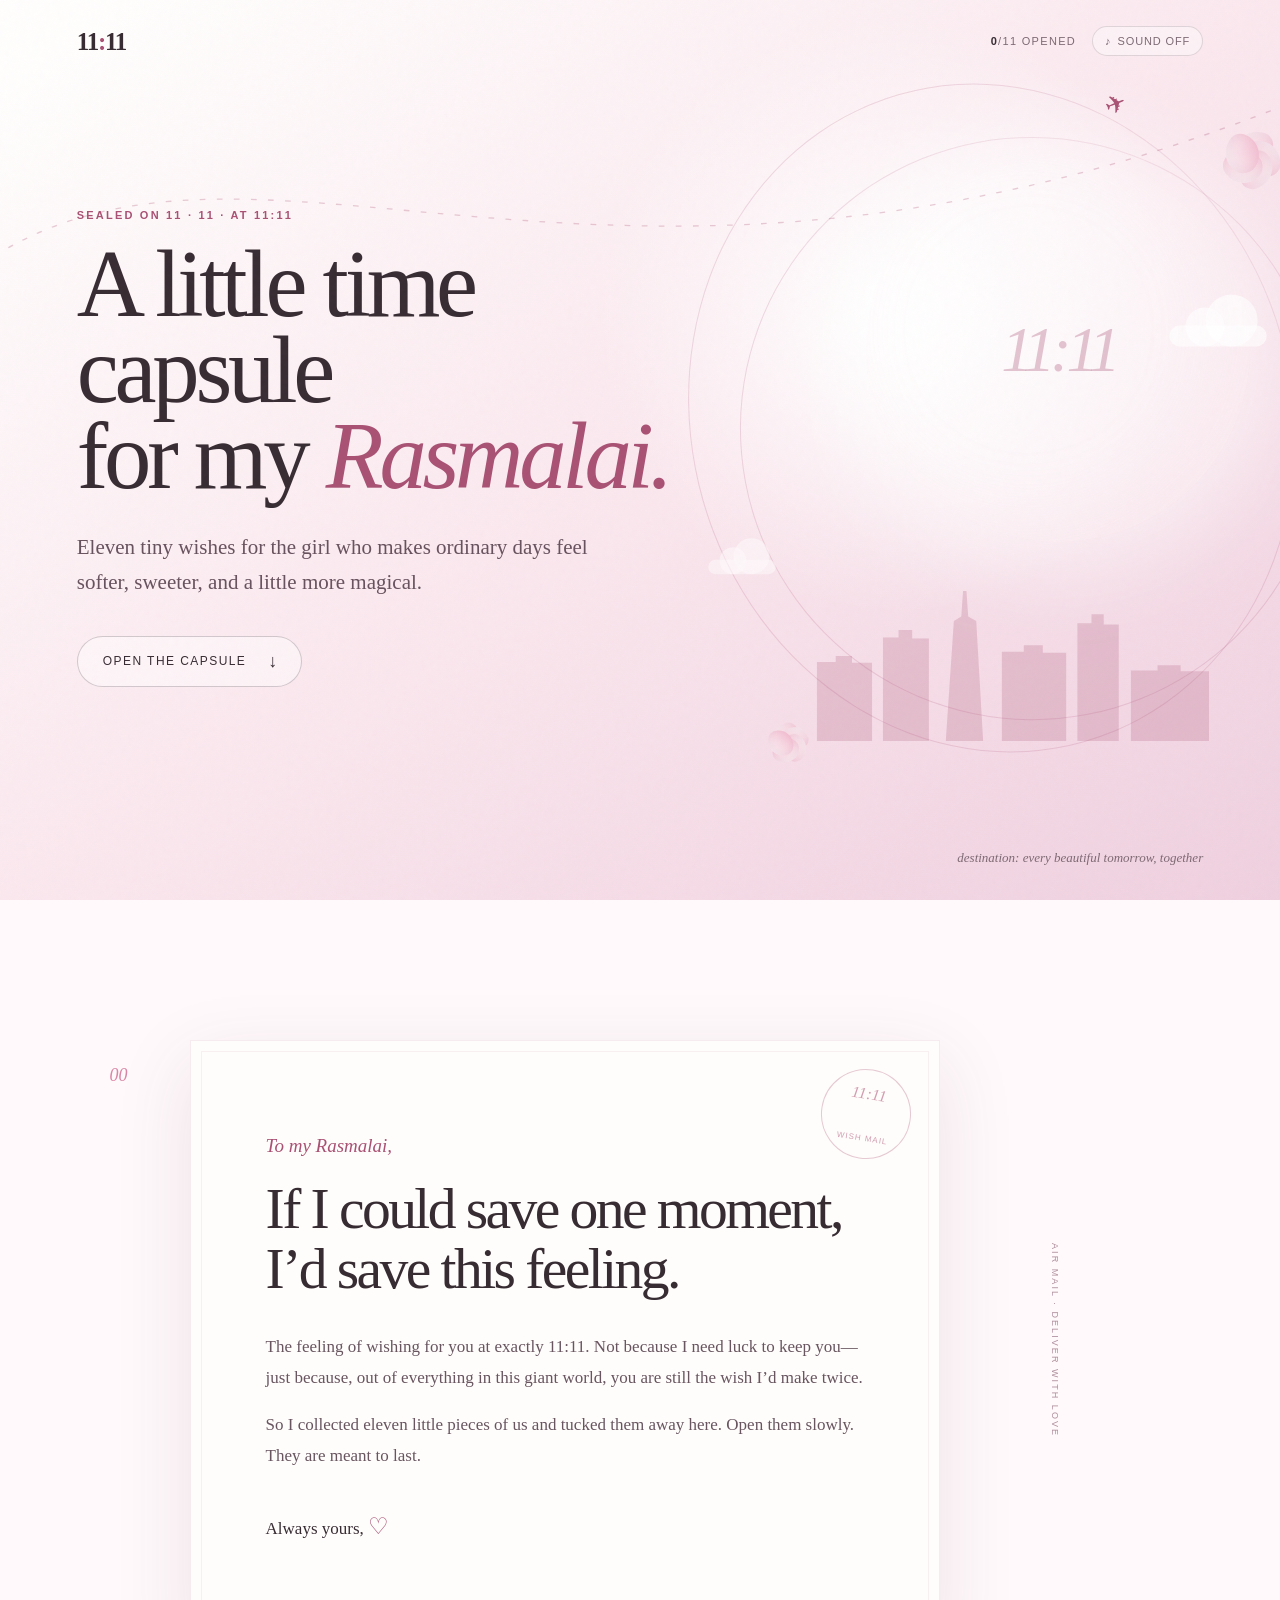
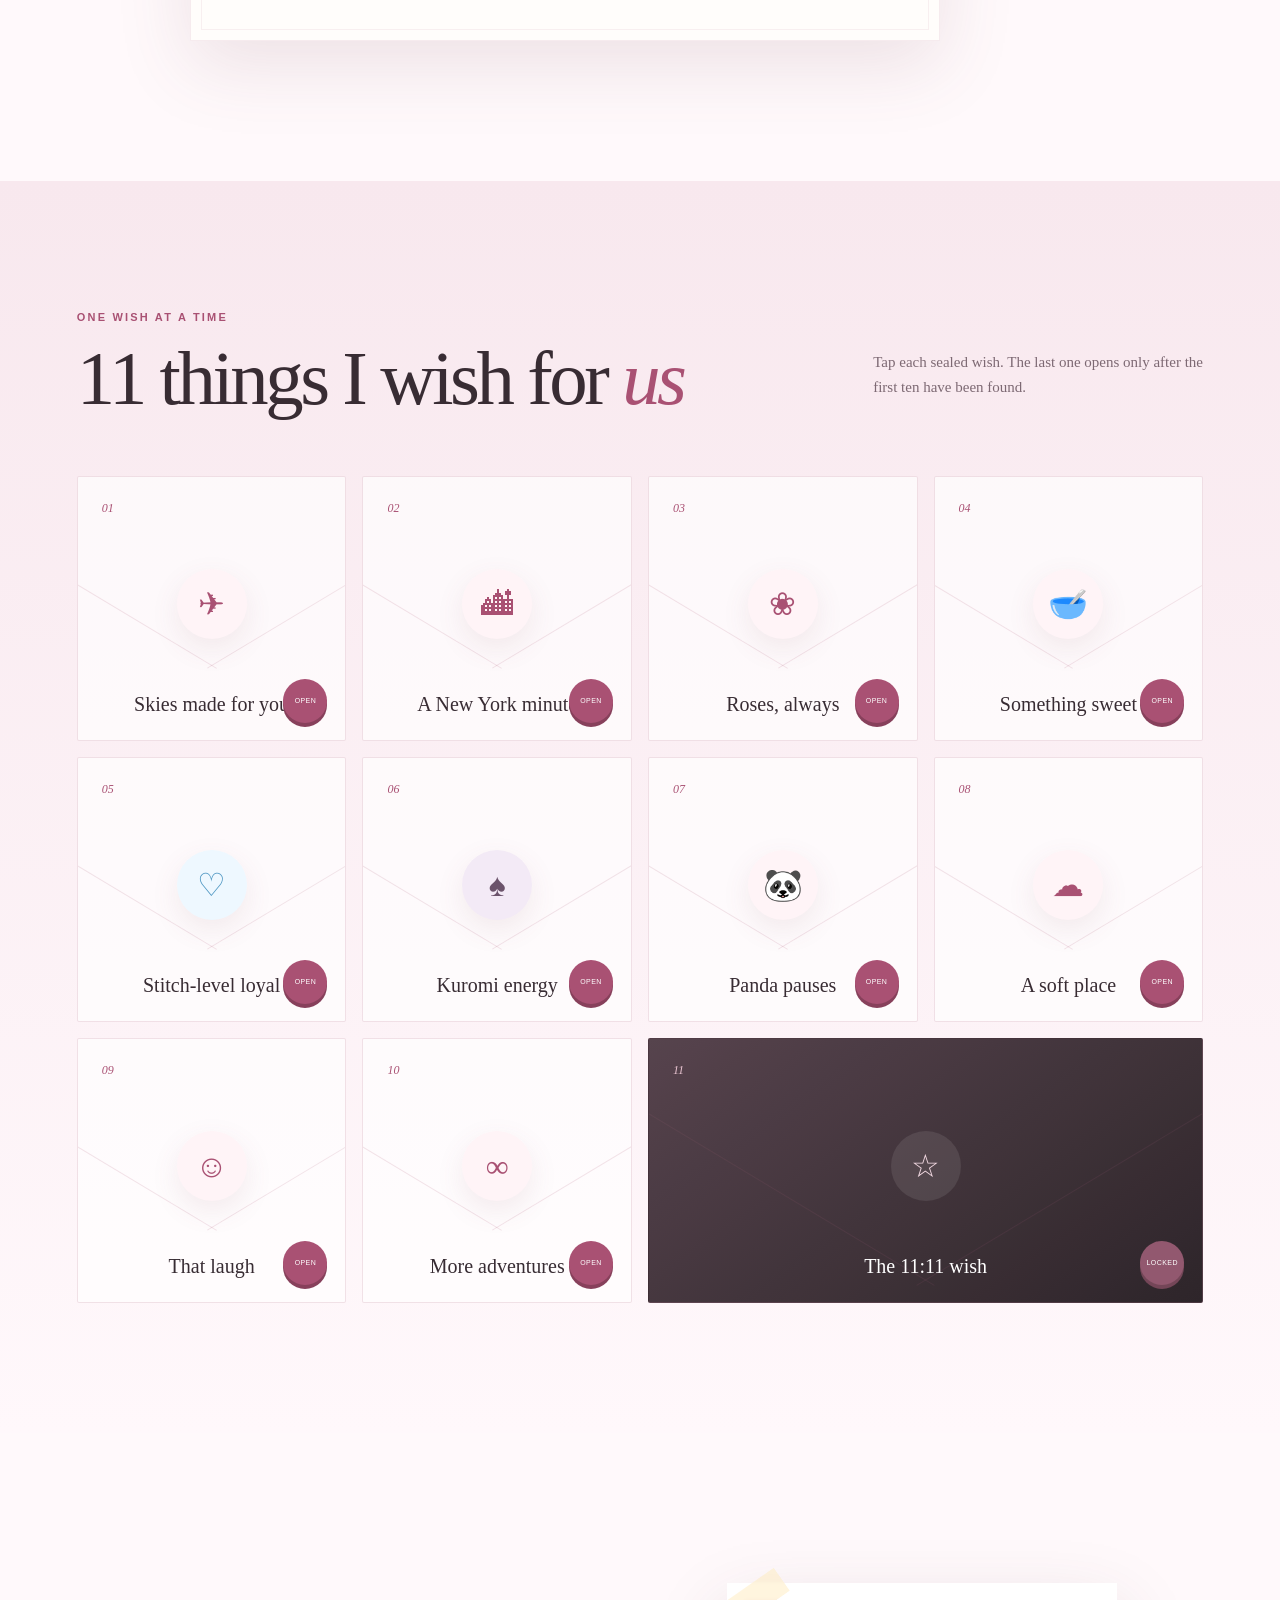
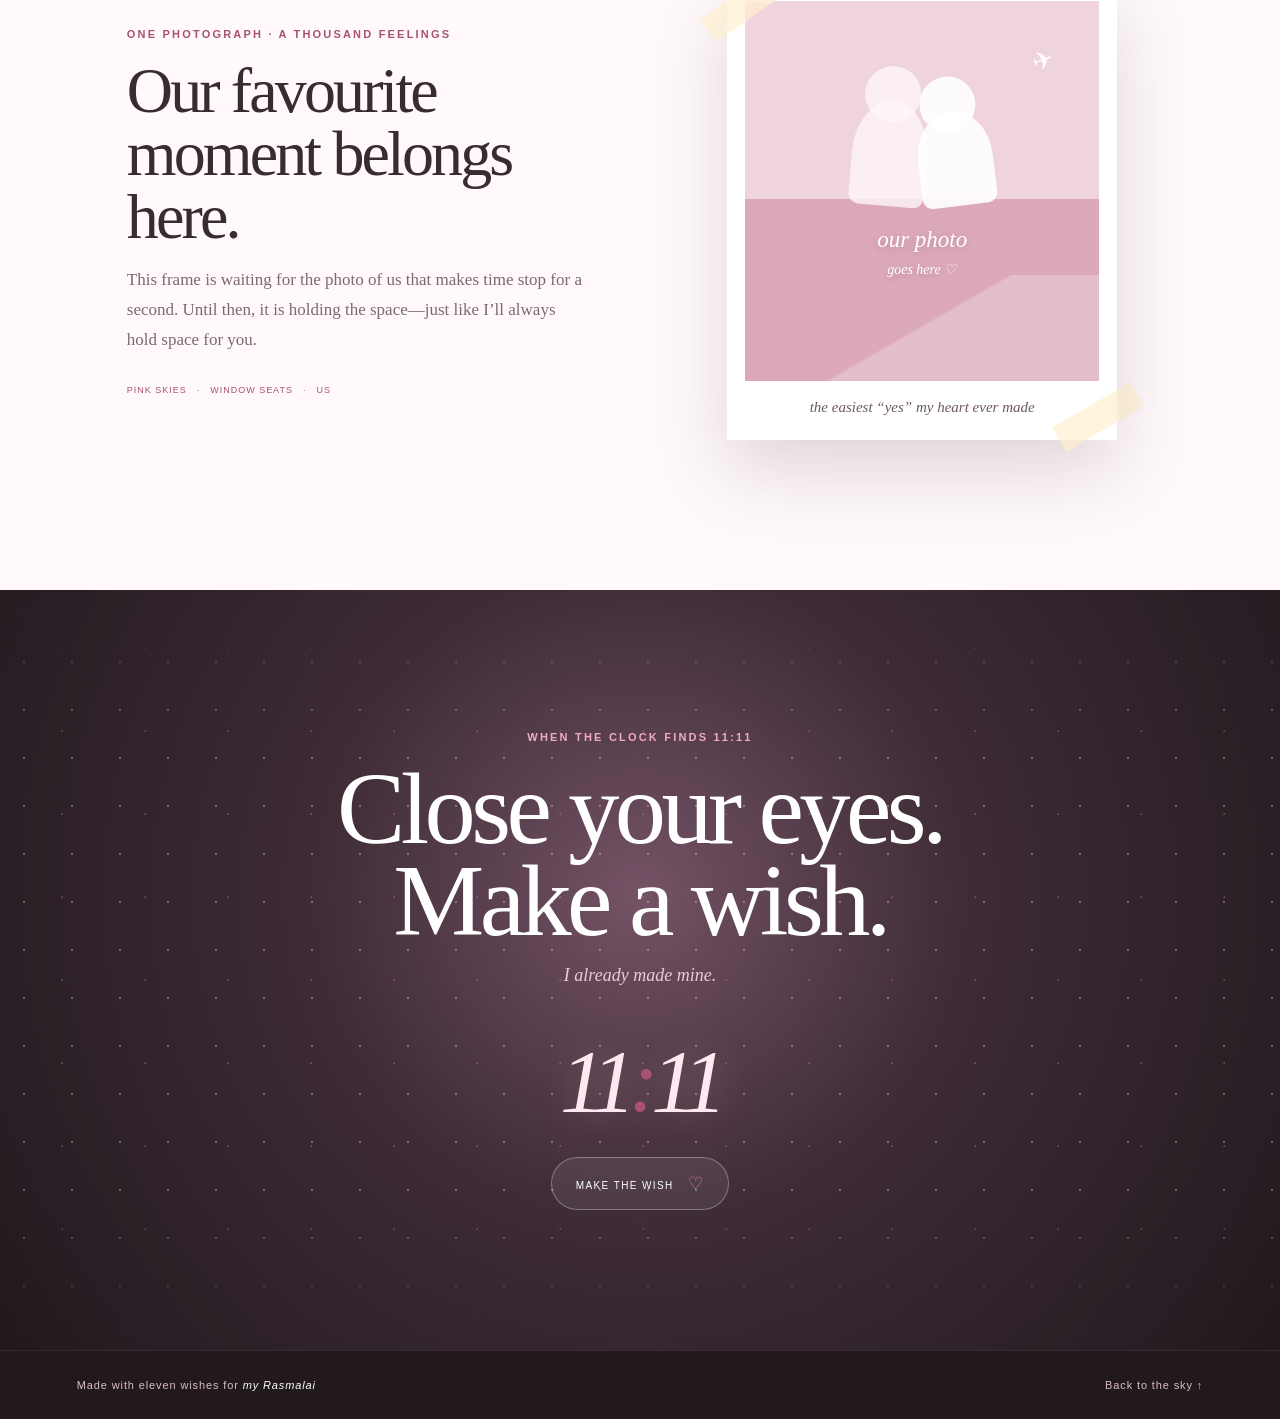
==== rasmalai-1111/index.html @ ec5592f5 "Add 11:11 Rasmalai time capsule" ====
<!doctype html>
<html lang="en">
<head>
  <meta charset="utf-8" />
  <meta name="viewport" content="width=device-width, initial-scale=1" />
  <meta name="theme-color" content="#fff7fa" />
  <meta name="description" content="Eleven little wishes, sealed at 11:11, for my Rasmalai." />
  <title>11:11 — For My Rasmalai</title>
  <link rel="stylesheet" href="styles.css" />
</head>
<body>
  <div class="grain" aria-hidden="true"></div>
  <div class="petals" aria-hidden="true"></div>

  <header class="hero" id="top">
    <nav class="nav" aria-label="Main navigation">
      <a class="brand" href="#top">11<span>:</span>11</a>
      <div class="nav-right">
        <span class="opened-count" aria-live="polite"><b id="openedCount">0</b>/11 opened</span>
        <button class="sound-toggle" id="soundToggle" type="button" aria-pressed="false" title="Toggle tiny chimes">
          <span aria-hidden="true">♪</span><span class="sound-label">sound off</span>
        </button>
      </div>
    </nav>

    <div class="flight-path" aria-hidden="true">
      <svg viewBox="0 0 900 260" preserveAspectRatio="none">
        <path d="M-30 220C170 10 420 330 940 36" />
      </svg>
      <span class="paper-plane">✈</span>
    </div>

    <div class="hero-copy">
      <p class="eyebrow">sealed on 11 · 11 · at 11:11</p>
      <h1>A little time capsule<br />for my <em>Rasmalai.</em></h1>
      <p class="intro">Eleven tiny wishes for the girl who makes ordinary days feel softer, sweeter, and a little more magical.</p>
      <a class="primary-button" href="#capsule">Open the capsule <span aria-hidden="true">↓</span></a>
    </div>

    <div class="hero-visual" aria-hidden="true">
      <div class="orbit orbit-one"></div>
      <div class="orbit orbit-two"></div>
      <div class="rose rose-a"><i></i><i></i><i></i><i></i><i></i></div>
      <div class="rose rose-b"><i></i><i></i><i></i><i></i><i></i></div>
      <div class="moon">11:11</div>
      <div class="cloud cloud-one"></div>
      <div class="cloud cloud-two"></div>
      <div class="skyline">
        <span></span><span></span><span class="spire"></span><span></span><span></span><span></span>
      </div>
    </div>

    <p class="hero-note">destination: every beautiful tomorrow, together</p>
  </header>

  <main>
    <section class="letter-section" aria-labelledby="letter-title">
      <div class="section-number">00</div>
      <div class="letter-card">
        <div class="postmark" aria-hidden="true">11:11<br /><span>WISH MAIL</span></div>
        <p class="salutation">To my Rasmalai,</p>
        <h2 id="letter-title">If I could save one moment, I’d save this feeling.</h2>
        <p>The feeling of wishing for you at exactly 11:11. Not because I need luck to keep you—just because, out of everything in this giant world, you are still the wish I’d make twice.</p>
        <p>So I collected eleven little pieces of us and tucked them away here. Open them slowly. They are meant to last.</p>
        <p class="signature">Always yours, <span>♡</span></p>
      </div>
      <div class="side-stamp" aria-hidden="true">AIR MAIL · DELIVER WITH LOVE</div>
    </section>

    <section class="capsule" id="capsule" aria-labelledby="capsule-title">
      <div class="section-heading">
        <div>
          <p class="eyebrow">one wish at a time</p>
          <h2 id="capsule-title">11 things I wish for <em>us</em></h2>
        </div>
        <p>Tap each sealed wish. The last one opens only after the first ten have been found.</p>
      </div>

      <div class="wish-grid" id="wishGrid">
        <button class="wish-card" type="button" data-wish="1" aria-expanded="false">
          <span class="wish-number">01</span><span class="wish-icon">✈</span>
          <span class="wish-title">Skies made for you</span>
          <span class="seal" aria-hidden="true">open</span>
          <span class="wish-message">I wish you windows full of clouds, safe landings, and a hundred reasons to keep looking up.</span>
        </button>
        <button class="wish-card" type="button" data-wish="2" aria-expanded="false">
          <span class="wish-number">02</span><span class="wish-icon">🏙</span>
          <span class="wish-title">A New York minute</span>
          <span class="seal" aria-hidden="true">open</span>
          <span class="wish-message">I wish for us under New York lights—lost in the city, never lost from each other.</span>
        </button>
        <button class="wish-card" type="button" data-wish="3" aria-expanded="false">
          <span class="wish-number">03</span><span class="wish-icon">❀</span>
          <span class="wish-title">Roses, always</span>
          <span class="seal" aria-hidden="true">open</span>
          <span class="wish-message">Pink roses for your softness. White roses for your heart. Both, because one kind could never be enough.</span>
        </button>
        <button class="wish-card" type="button" data-wish="4" aria-expanded="false">
          <span class="wish-number">04</span><span class="wish-icon">🥣</span>
          <span class="wish-title">Something sweet</span>
          <span class="seal" aria-hidden="true">open</span>
          <span class="wish-message">I wish every hard day ends with extra Rasmalai—and that I always get to call you mine.</span>
        </button>
        <button class="wish-card" type="button" data-wish="5" aria-expanded="false">
          <span class="wish-number">05</span><span class="wish-icon blue">♡</span>
          <span class="wish-title">Stitch-level loyal</span>
          <span class="seal" aria-hidden="true">open</span>
          <span class="wish-message">Our little ohana: chaotic, loyal, and held together with the kind of love that never leaves anyone behind.</span>
        </button>
        <button class="wish-card" type="button" data-wish="6" aria-expanded="false">
          <span class="wish-number">06</span><span class="wish-icon dark">♠</span>
          <span class="wish-title">Kuromi energy</span>
          <span class="seal" aria-hidden="true">open</span>
          <span class="wish-message">I wish you keep every bit of your cute, mischievous, wonderfully fearless sparkle.</span>
        </button>
        <button class="wish-card" type="button" data-wish="7" aria-expanded="false">
          <span class="wish-number">07</span><span class="wish-icon">🐼</span>
          <span class="wish-title">Panda pauses</span>
          <span class="seal" aria-hidden="true">open</span>
          <span class="wish-message">Slow mornings, warm hugs, sleepy calls, and all the peaceful nothing-times that become everything.</span>
        </button>
        <button class="wish-card" type="button" data-wish="8" aria-expanded="false">
          <span class="wish-number">08</span><span class="wish-icon">☁</span>
          <span class="wish-title">A soft place</span>
          <span class="seal" aria-hidden="true">open</span>
          <span class="wish-message">I wish I can always be a safe place for your loud dreams, quiet fears, and every version of you.</span>
        </button>
        <button class="wish-card" type="button" data-wish="9" aria-expanded="false">
          <span class="wish-number">09</span><span class="wish-icon">☺</span>
          <span class="wish-title">That laugh</span>
          <span class="seal" aria-hidden="true">open</span>
          <span class="wish-message">I wish for a lifetime of the laugh that makes my favourite person even more beautiful.</span>
        </button>
        <button class="wish-card" type="button" data-wish="10" aria-expanded="false">
          <span class="wish-number">10</span><span class="wish-icon">∞</span>
          <span class="wish-title">More adventures</span>
          <span class="seal" aria-hidden="true">open</span>
          <span class="wish-message">Boarding passes, tiny cafés, wrong turns, photos, stories—and always another adventure waiting.</span>
        </button>
        <button class="wish-card final-wish locked" type="button" data-wish="11" aria-expanded="false" aria-disabled="true">
          <span class="wish-number">11</span><span class="wish-icon">☆</span>
          <span class="wish-title">The 11:11 wish</span>
          <span class="seal" aria-hidden="true">locked</span>
          <span class="wish-message">My final wish is simple: in every city, every sky, and every life that follows—let there still be an us.</span>
        </button>
      </div>
    </section>

    <section class="memory-section" aria-labelledby="memory-title">
      <div class="memory-copy">
        <p class="eyebrow">one photograph · a thousand feelings</p>
        <h2 id="memory-title">Our favourite moment belongs here.</h2>
        <p>This frame is waiting for the photo of us that makes time stop for a second. Until then, it is holding the space—just like I’ll always hold space for you.</p>
        <div class="tiny-list">
          <span>pink skies</span><i>·</i><span>window seats</span><i>·</i><span>us</span>
        </div>
      </div>
      <div class="photo-wrap">
        <div class="tape tape-one"></div>
        <div class="tape tape-two"></div>
        <div class="photo-frame">
          <div class="photo-placeholder">
            <span class="mini-plane">✈</span>
            <div class="silhouettes"><i></i><i></i></div>
            <p>our photo<br /><small>goes here ♡</small></p>
          </div>
          <p class="photo-caption">the easiest “yes” my heart ever made</p>
        </div>
      </div>
    </section>

    <section class="forever" id="forever" aria-labelledby="forever-title">
      <div class="stars" aria-hidden="true"></div>
      <p class="eyebrow">when the clock finds 11:11</p>
      <h2 id="forever-title">Close your eyes.<br />Make a wish.</h2>
      <p>I already made mine.</p>
      <div class="clock" aria-label="Eleven eleven">11<span>:</span>11</div>
      <button class="wish-button" id="wishButton" type="button">Make the wish <span>♡</span></button>
      <div class="wish-reveal" id="wishReveal" role="status" aria-live="polite">
        <p>Wish saved for the future:</p>
        <strong>“You. Me. New York. A window seat.<br />And every tomorrow after that.”</strong>
      </div>
    </section>
  </main>

  <footer>
    <p>Made with eleven wishes for <em>my Rasmalai</em></p>
    <a href="#top">Back to the sky ↑</a>
  </footer>

  <div class="toast" id="toast" role="status" aria-live="polite"></div>
  <script src="script.js"></script>
</body>
</html>
---- rasmalai-1111/styles.css ----
:root {
  --ink: #382c33;
  --muted: #7d6973;
  --paper: #fffdfb;
  --blush: #f8d7e2;
  --rose: #d985a4;
  --rose-deep: #a95173;
  --cream: #fff3e8;
  --blue: #88b9d8;
  --shadow: 0 24px 70px rgba(113, 68, 83, .13);
}

* { box-sizing: border-box; }
html { scroll-behavior: smooth; }
body {
  margin: 0;
  color: var(--ink);
  background: #fff9fb;
  font-family: "Avenir Next", Avenir, "Helvetica Neue", sans-serif;
  overflow-x: hidden;
}
button, a { -webkit-tap-highlight-color: transparent; }
button { font: inherit; }
a { color: inherit; }

.grain {
  position: fixed; inset: 0; z-index: 50; pointer-events: none; opacity: .035;
  background-image: url("data:image/svg+xml,%3Csvg viewBox='0 0 180 180' xmlns='http://www.w3.org/2000/svg'%3E%3Cfilter id='n'%3E%3CfeTurbulence type='fractalNoise' baseFrequency='.85' numOctaves='4' stitchTiles='stitch'/%3E%3C/filter%3E%3Crect width='100%25' height='100%25' filter='url(%23n)' opacity='.65'/%3E%3C/svg%3E");
}

.hero {
  min-height: 100svh;
  position: relative;
  overflow: hidden;
  background:
    radial-gradient(circle at 70% 35%, rgba(255,255,255,.92) 0 3%, transparent 28%),
    linear-gradient(145deg, #fffefd 5%, #fae6ed 54%, #efd0df 100%);
  padding: 26px clamp(22px, 6vw, 86px) 50px;
}

.nav { position: relative; z-index: 5; display: flex; align-items: center; justify-content: space-between; }
.brand { font: 600 25px/1 Georgia, serif; text-decoration: none; letter-spacing: -.05em; }
.brand span, .clock span { color: var(--rose-deep); animation: pulse 1.7s infinite; }
.nav-right { display: flex; gap: 16px; align-items: center; }
.opened-count { font-size: 11px; letter-spacing: .12em; text-transform: uppercase; color: var(--muted); }
.opened-count b { color: var(--ink); }
.sound-toggle { border: 1px solid rgba(56,44,51,.15); border-radius: 99px; padding: 8px 12px; background: rgba(255,255,255,.38); color: var(--muted); cursor: pointer; font-size: 11px; text-transform: uppercase; letter-spacing: .08em; }
.sound-toggle span:first-child { margin-right: 6px; }

.hero-copy { position: relative; z-index: 4; width: min(640px, 58vw); padding-top: clamp(110px, 17vh, 190px); }
.eyebrow { margin: 0 0 20px; color: var(--rose-deep); text-transform: uppercase; letter-spacing: .2em; font-size: 11px; font-weight: 700; }
h1, h2 { font-family: Georgia, "Times New Roman", serif; font-weight: 400; letter-spacing: -.045em; margin: 0; }
h1 { font-size: clamp(52px, 7.4vw, 110px); line-height: .91; }
h1 em, h2 em { color: var(--rose-deep); font-weight: 400; }
.intro { max-width: 530px; color: #67525d; font: 400 clamp(16px, 1.7vw, 21px)/1.7 Georgia, serif; margin: 30px 0 35px; }
.primary-button { display: inline-flex; align-items: center; gap: 22px; padding: 14px 22px 14px 25px; border: 1px solid rgba(56,44,51,.22); text-decoration: none; border-radius: 99px; font-size: 12px; text-transform: uppercase; letter-spacing: .12em; background: rgba(255,255,255,.45); transition: .25s ease; }
.primary-button:hover { transform: translateY(-3px); background: #fff; box-shadow: 0 12px 30px rgba(84,48,63,.1); }
.primary-button span { font-size: 18px; }
.hero-note { position: absolute; z-index: 4; right: clamp(22px, 6vw, 86px); bottom: 34px; margin: 0; font: italic 13px Georgia, serif; color: var(--muted); }

.hero-visual { position: absolute; z-index: 2; right: -2vw; top: 9%; width: 48vw; height: 78vh; }
.moon { position: absolute; width: clamp(230px, 30vw, 430px); aspect-ratio: 1; display: grid; place-items: center; right: 9%; top: 11%; border-radius: 50%; background: rgba(255,255,255,.58); box-shadow: 0 0 80px 30px rgba(255,255,255,.5), inset -30px -20px 70px rgba(239,193,210,.15); color: rgba(169,81,115,.32); font: italic clamp(32px,5vw,70px) Georgia, serif; letter-spacing: -.08em; }
.orbit { position: absolute; border: 1px solid rgba(169,81,115,.18); border-radius: 50%; transform: rotate(-16deg); }
.orbit-one { inset: 0 2% 4% 0; }
.orbit-two { inset: 8% -3% 9% 8%; transform: rotate(23deg); }
.skyline { position: absolute; bottom: 6%; right: 5%; left: 10%; height: 22%; display: flex; align-items: flex-end; justify-content: center; gap: 4px; opacity: .22; }
.skyline span { display: block; width: 12%; height: 55%; background: var(--rose-deep); clip-path: polygon(6% 7%, 36% 7%, 36% 0, 62% 0, 62% 8%, 94% 8%, 94% 100%, 6% 100%); }
.skyline span:nth-child(2) { height: 72%; width: 10%; }
.skyline .spire { height: 97%; width: 11%; clip-path: polygon(47% 0, 53% 0, 56% 17%, 70% 20%, 82% 100%, 17% 100%, 31% 20%, 44% 17%); }
.skyline span:nth-child(4) { height: 62%; width: 14%; }
.skyline span:nth-child(5) { height: 82%; width: 9%; }
.skyline span:nth-child(6) { height: 49%; width: 17%; }
.cloud { position: absolute; width: 150px; height: 32px; background: rgba(255,255,255,.6); border-radius: 99px; filter: blur(.2px); }
.cloud:before, .cloud:after { content:""; position:absolute; background:inherit; border-radius:50%; }
.cloud:before { width: 60px; height:60px; left:25px; bottom:0; }
.cloud:after { width:80px; height:80px; right:14px; bottom:0; }
.cloud-one { top: 34%; right: 2%; transform: scale(.65); }
.cloud-two { top: 67%; left: -4%; transform: scale(.45); opacity:.75; }
.flight-path { position:absolute; inset: 5% 0 auto 0; height: 280px; z-index:3; pointer-events:none; }
.flight-path svg { width:100%; height:100%; overflow:visible; }
.flight-path path { fill:none; stroke:rgba(169,81,115,.27); stroke-width:1.2; stroke-dasharray: 4 8; }
.paper-plane { position:absolute; right:12%; top:45px; color:var(--rose-deep); font-size:25px; transform:rotate(-22deg); animation: float 4s ease-in-out infinite; }

.rose { position:absolute; width:66px; height:66px; }
.rose i { position:absolute; inset:15px; background:linear-gradient(135deg,#fff,#efb1c7); border-radius:60% 35% 60% 40%; transform-origin:50% 80%; box-shadow:inset 4px 4px 9px rgba(169,81,115,.1); }
.rose i:nth-child(2){transform:rotate(72deg)} .rose i:nth-child(3){transform:rotate(144deg)} .rose i:nth-child(4){transform:rotate(216deg)} .rose i:nth-child(5){transform:rotate(288deg)}
.rose-a { right:3%; top:5%; transform:rotate(14deg); }
.rose-b { left:10%; bottom:2%; transform:scale(.7) rotate(-18deg); }

.letter-section { position:relative; max-width:1240px; margin:auto; padding:140px clamp(22px,7vw,100px); display:grid; grid-template-columns:80px minmax(0,750px) 1fr; align-items:center; }
.section-number { align-self:start; font:italic 18px Georgia,serif; color:var(--rose); padding-top:25px; }
.letter-card { position:relative; background:var(--paper); padding:clamp(38px,6vw,75px); box-shadow:var(--shadow); border:1px solid rgba(169,81,115,.1); transform:rotate(-.7deg); }
.letter-card:after { content:""; position:absolute; inset:10px; border:1px solid rgba(169,81,115,.08); pointer-events:none; }
.postmark { position:absolute; right:28px; top:28px; width:90px; height:90px; display:grid; place-items:center; text-align:center; border:1px solid rgba(169,81,115,.3); border-radius:50%; color:rgba(169,81,115,.55); font:italic 16px Georgia,serif; transform:rotate(9deg); }
.postmark span { font:8px Avenir,sans-serif; letter-spacing:.13em; }
.salutation { font:italic 19px Georgia,serif !important; color:var(--rose-deep) !important; }
.letter-card h2 { font-size:clamp(36px,4.5vw,63px); line-height:1.05; max-width:600px; margin:22px 0 32px; }
.letter-card p { color:#68555f; font:17px/1.8 Georgia,serif; }
.signature { margin-top:35px; color:var(--ink)!important; }
.signature span { color:var(--rose-deep); font-size:23px; }
.side-stamp { justify-self:center; writing-mode:vertical-rl; text-orientation:mixed; letter-spacing:.23em; font-size:9px; color:#ae8e9c; }

.capsule { padding:130px clamp(22px,6vw,90px); background:linear-gradient(180deg,#f8e8ee 0%,#fff8fb 100%); }
.section-heading { max-width:1150px; margin:0 auto 60px; display:flex; justify-content:space-between; gap:60px; align-items:flex-end; }
.section-heading h2 { font-size:clamp(44px,6vw,82px); line-height:.95; }
.section-heading>p { max-width:330px; color:var(--muted); font:15px/1.7 Georgia,serif; }
.wish-grid { max-width:1150px; margin:auto; display:grid; grid-template-columns:repeat(4,1fr); gap:16px; }
.wish-card { position:relative; min-height:265px; border:1px solid rgba(169,81,115,.16); border-radius:2px; padding:24px; color:var(--ink); background:rgba(255,255,255,.66); cursor:pointer; text-align:left; overflow:hidden; transition:transform .3s ease, box-shadow .3s ease, background .3s ease; display:flex; flex-direction:column; align-items:flex-start; }
.wish-card:before, .wish-card:after { content:""; position:absolute; width:75%; height:1px; background:rgba(169,81,115,.15); top:53%; }
.wish-card:before { left:-18%; transform:rotate(31deg); }
.wish-card:after { right:-18%; transform:rotate(-31deg); }
.wish-card:hover { transform:translateY(-6px) rotate(.35deg); box-shadow:0 22px 45px rgba(105,62,77,.11); background:#fff; }
.wish-number { font:italic 12px Georgia,serif; color:var(--rose-deep); }
.wish-icon { position:relative; z-index:1; display:grid; place-items:center; width:70px; height:70px; border-radius:50%; background:#fff4f7; margin:auto; align-self:center; font:32px Georgia,serif; color:var(--rose-deep); box-shadow:0 10px 28px rgba(136,82,101,.1); }
.wish-icon.blue { color:#4b95c1; background:#eef8ff; }
.wish-icon.dark { color:#6b536b; background:#f3eaf6; }
.wish-title { position:relative; z-index:1; align-self:center; font:20px Georgia,serif; }
.seal { position:absolute; z-index:3; bottom:17px; right:18px; width:44px; height:44px; border-radius:50%; display:grid; place-items:center; background:var(--rose-deep); color:#fff; box-shadow:0 4px 0 #87405b; text-transform:uppercase; font-size:7px; letter-spacing:.06em; }
.wish-message { position:absolute; z-index:4; inset:0; display:flex; align-items:center; padding:34px; opacity:0; transform:scale(.96); pointer-events:none; transition:.35s ease; background:linear-gradient(145deg,#fff,#fff0f5); color:#5e4853; font:italic 18px/1.55 Georgia,serif; }
.wish-card.open .wish-message { opacity:1; transform:scale(1); }
.wish-card.open .seal { background:#fff; color:var(--rose-deep); box-shadow:0 3px 10px rgba(90,47,63,.14); }
.final-wish { grid-column:span 2; background:linear-gradient(145deg,#5e4150,#31242b); color:#fff; }
.final-wish .wish-number { color:#f7bed2; }
.final-wish .wish-icon { background:rgba(255,255,255,.09); color:#ffd8e6; box-shadow:none; }
.final-wish .wish-message { background:linear-gradient(145deg,#5e4150,#31242b); color:#fff5f8; font-size:22px; }
.final-wish.locked { cursor:not-allowed; filter:saturate(.65); }
.final-wish.locked:hover { transform:none; box-shadow:none; }

.memory-section { max-width:1180px; margin:auto; padding:150px clamp(22px,6vw,80px); display:grid; grid-template-columns:1fr 1fr; align-items:center; gap:8vw; }
.memory-copy h2 { font-size:clamp(46px,5vw,72px); line-height:.98; }
.memory-copy>p:not(.eyebrow) { color:var(--muted); font:17px/1.75 Georgia,serif; max-width:490px; }
.tiny-list { display:flex; gap:10px; flex-wrap:wrap; margin-top:30px; text-transform:uppercase; letter-spacing:.11em; font-size:9px; color:var(--rose-deep); }
.tiny-list i { font-style:normal; }
.photo-wrap { position:relative; justify-self:center; transform:rotate(2.5deg); }
.photo-frame { background:#fff; width:min(390px,80vw); padding:18px 18px 24px; box-shadow:0 30px 70px rgba(82,54,66,.18); }
.photo-placeholder { position:relative; aspect-ratio:4/4.3; overflow:hidden; display:flex; flex-direction:column; justify-content:center; align-items:center; background:linear-gradient(180deg,#efd4df 0 52%,#dca8bb 52%); color:white; }
.photo-placeholder:after { content:""; position:absolute; bottom:0; left:0; right:0; height:28%; background:linear-gradient(150deg,transparent 49%,rgba(255,255,255,.25) 50%); }
.photo-placeholder p { position:relative; z-index:2; margin:20px 0 0; font:italic 23px/1.2 Georgia,serif; text-align:center; text-shadow:0 2px 8px rgba(60,30,40,.2); }
.photo-placeholder small { font-size:14px; }
.mini-plane { position:absolute; top:12%; right:13%; font-size:25px; transform:rotate(-20deg); }
.silhouettes { display:flex; gap:-4px; position:relative; z-index:1; align-items:end; }
.silhouettes i { display:block; width:75px; height:105px; border-radius:50% 50% 10px 10px; background:rgba(255,248,251,.78); position:relative; transform:rotate(5deg); }
.silhouettes i:before { content:""; position:absolute; width:56px; height:56px; left:8px; top:-35px; border-radius:50%; background:inherit; }
.silhouettes i+ i { margin-left:-9px; height:95px; transform:rotate(-7deg); background:rgba(255,255,255,.91); }
.photo-caption { text-align:center; margin:18px 0 0; font:italic 15px Georgia,serif; color:#6d5963; }
.tape { position:absolute; z-index:3; width:90px; height:28px; background:rgba(255,240,204,.65); backdrop-filter:blur(2px); }
.tape-one { left:-27px; top:8px; transform:rotate(-35deg); }
.tape-two { right:-26px; bottom:9px; transform:rotate(-30deg); }

.forever { position:relative; overflow:hidden; min-height:760px; display:flex; flex-direction:column; align-items:center; justify-content:center; text-align:center; color:white; padding:100px 22px; background:radial-gradient(circle at 50% 40%,#745365 0,#3d2b35 42%,#21191e 100%); }
.forever .eyebrow { color:#f0abc4; }
.forever h2 { font-size:clamp(58px,8vw,110px); line-height:.9; }
.forever>p:not(.eyebrow) { font:italic 18px Georgia,serif; color:#e5cdd6; }
.clock { margin:25px 0; font:italic clamp(50px,7vw,92px) Georgia,serif; color:#ffe8f0; letter-spacing:-.08em; text-shadow:0 0 35px rgba(255,196,217,.28); }
.wish-button { border:1px solid rgba(255,255,255,.3); color:white; border-radius:99px; background:rgba(255,255,255,.07); padding:15px 24px; cursor:pointer; text-transform:uppercase; letter-spacing:.14em; font-size:10px; transition:.25s ease; }
.wish-button:hover { background:white; color:#432f39; transform:translateY(-3px); }
.wish-button span { color:#e77ca3; font-size:17px; margin-left:10px; }
.wish-reveal { max-height:0; opacity:0; overflow:hidden; transition:.8s ease; }
.wish-reveal.show { max-height:200px; opacity:1; margin-top:34px; }
.wish-reveal p { margin:0 0 9px; text-transform:uppercase; letter-spacing:.18em; font-size:9px; color:#d6b2c0; }
.wish-reveal strong { font:italic clamp(18px,3vw,30px)/1.45 Georgia,serif; color:#fff5f8; }
.stars { position:absolute; inset:0; opacity:.3; background-image:radial-gradient(#fff 1px,transparent 1px),radial-gradient(#ef9dbc 1px,transparent 1px); background-size:48px 48px,83px 83px; background-position:0 0,21px 17px; mask-image:linear-gradient(transparent,#000 20%,#000 80%,transparent); }

footer { display:flex; justify-content:space-between; padding:28px clamp(22px,6vw,86px); background:#21191e; color:#d9bdc7; border-top:1px solid rgba(255,255,255,.08); font-size:11px; letter-spacing:.08em; }
footer p { margin:0; } footer em { color:#fff; } footer a { text-decoration:none; }
.toast { position:fixed; z-index:100; left:50%; bottom:25px; transform:translate(-50%,30px); opacity:0; background:#3f2d36; color:white; padding:12px 18px; border-radius:99px; box-shadow:0 10px 30px rgba(0,0,0,.2); font-size:11px; letter-spacing:.06em; transition:.3s ease; pointer-events:none; }
.toast.show { transform:translate(-50%,0); opacity:1; }

.petal { position:fixed; z-index:45; top:-30px; width:11px; height:18px; border-radius:80% 10% 80% 20%; background:linear-gradient(135deg,#fff,#e79db8); opacity:.6; pointer-events:none; animation:fall linear forwards; }
.spark { position:fixed; z-index:90; font-size:18px; color:#ffd6e5; pointer-events:none; animation:spark .9s ease-out forwards; }

@keyframes pulse { 50% { opacity:.35; } }
@keyframes float { 50% { transform:rotate(-16deg) translateY(-10px); } }
@keyframes fall { to { transform:translate3d(var(--drift),110vh,0) rotate(480deg); opacity:0; } }
@keyframes spark { to { transform:translate(var(--x),var(--y)) scale(0); opacity:0; } }

@media (max-width: 900px) {
  .hero { min-height:900px; }
  .hero-copy { width:100%; padding-top:120px; }
  .hero-visual { width:90vw; height:55%; top:43%; right:-25%; opacity:.75; }
  .hero-note { left:22px; right:auto; }
  .flight-path { top:0; }
  .letter-section { grid-template-columns:1fr; padding-top:90px; padding-bottom:90px; }
  .section-number { display:none; }
  .side-stamp { display:none; }
  .wish-grid { grid-template-columns:repeat(2,1fr); }
  .memory-section { grid-template-columns:1fr; text-align:center; }
  .memory-copy>p:not(.eyebrow) { margin-left:auto; margin-right:auto; }
  .tiny-list { justify-content:center; }
  .photo-wrap { margin-top:45px; }
}

@media (max-width: 600px) {
  .nav-right { gap:8px; }
  .opened-count { display:none; }
  .hero { min-height:820px; }
  .hero-copy { padding-top:95px; }
  .intro { font-size:16px; }
  .hero-visual { top:53%; width:110vw; right:-35%; height:42%; }
  .moon { width:260px; }
  .letter-card { padding:42px 28px; }
  .postmark { width:66px; height:66px; right:18px; top:18px; font-size:12px; }
  .letter-card h2 { font-size:37px; }
  .letter-card p { font-size:15px; }
  .section-heading { display:block; }
  .section-heading>p { margin-top:25px; }
  .wish-grid { grid-template-columns:1fr; }
  .wish-card { min-height:235px; }
  .final-wish { grid-column:span 1; }
  .memory-section { padding-top:100px; padding-bottom:110px; }
  .forever { min-height:700px; }
  footer { display:block; text-align:center; }
  footer a { display:block; margin-top:12px; }
}

@media (prefers-reduced-motion: reduce) {
  *, *:before, *:after { scroll-behavior:auto!important; animation-duration:.01ms!important; animation-iteration-count:1!important; transition-duration:.01ms!important; }
}
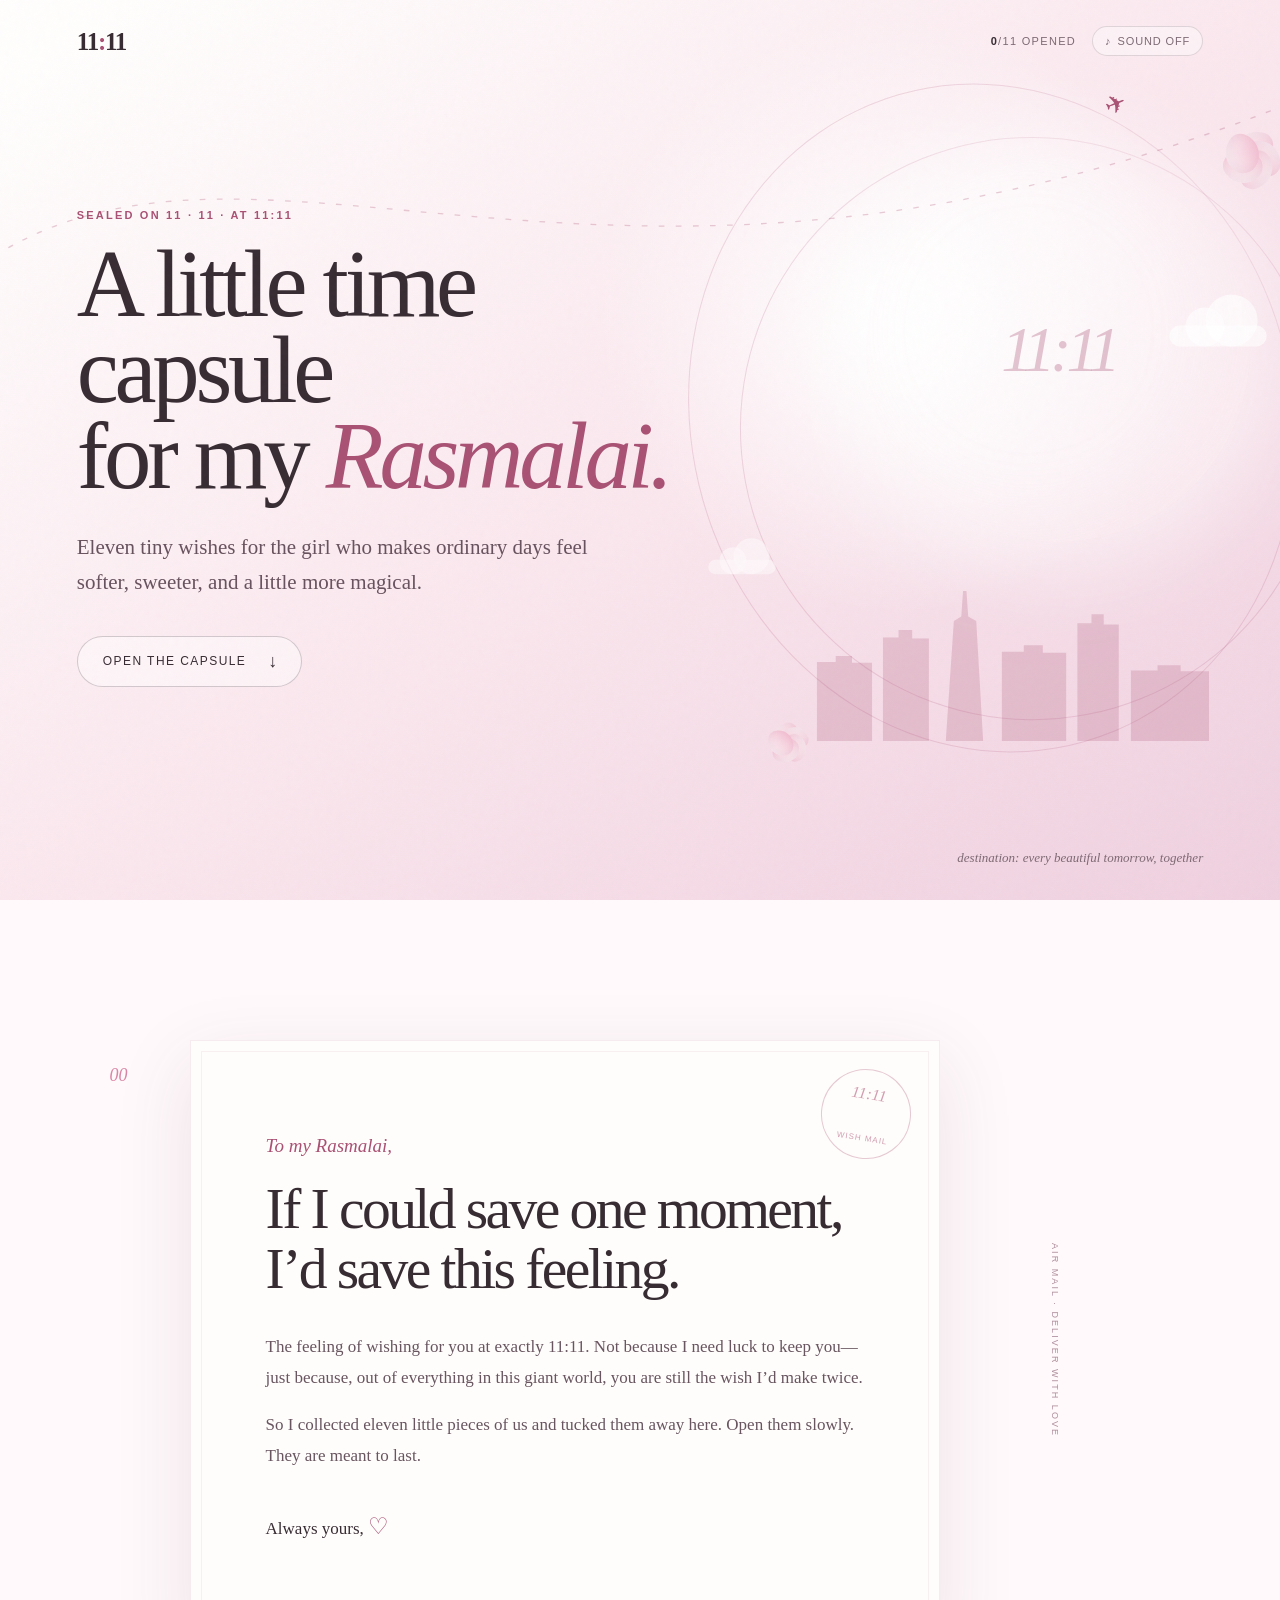
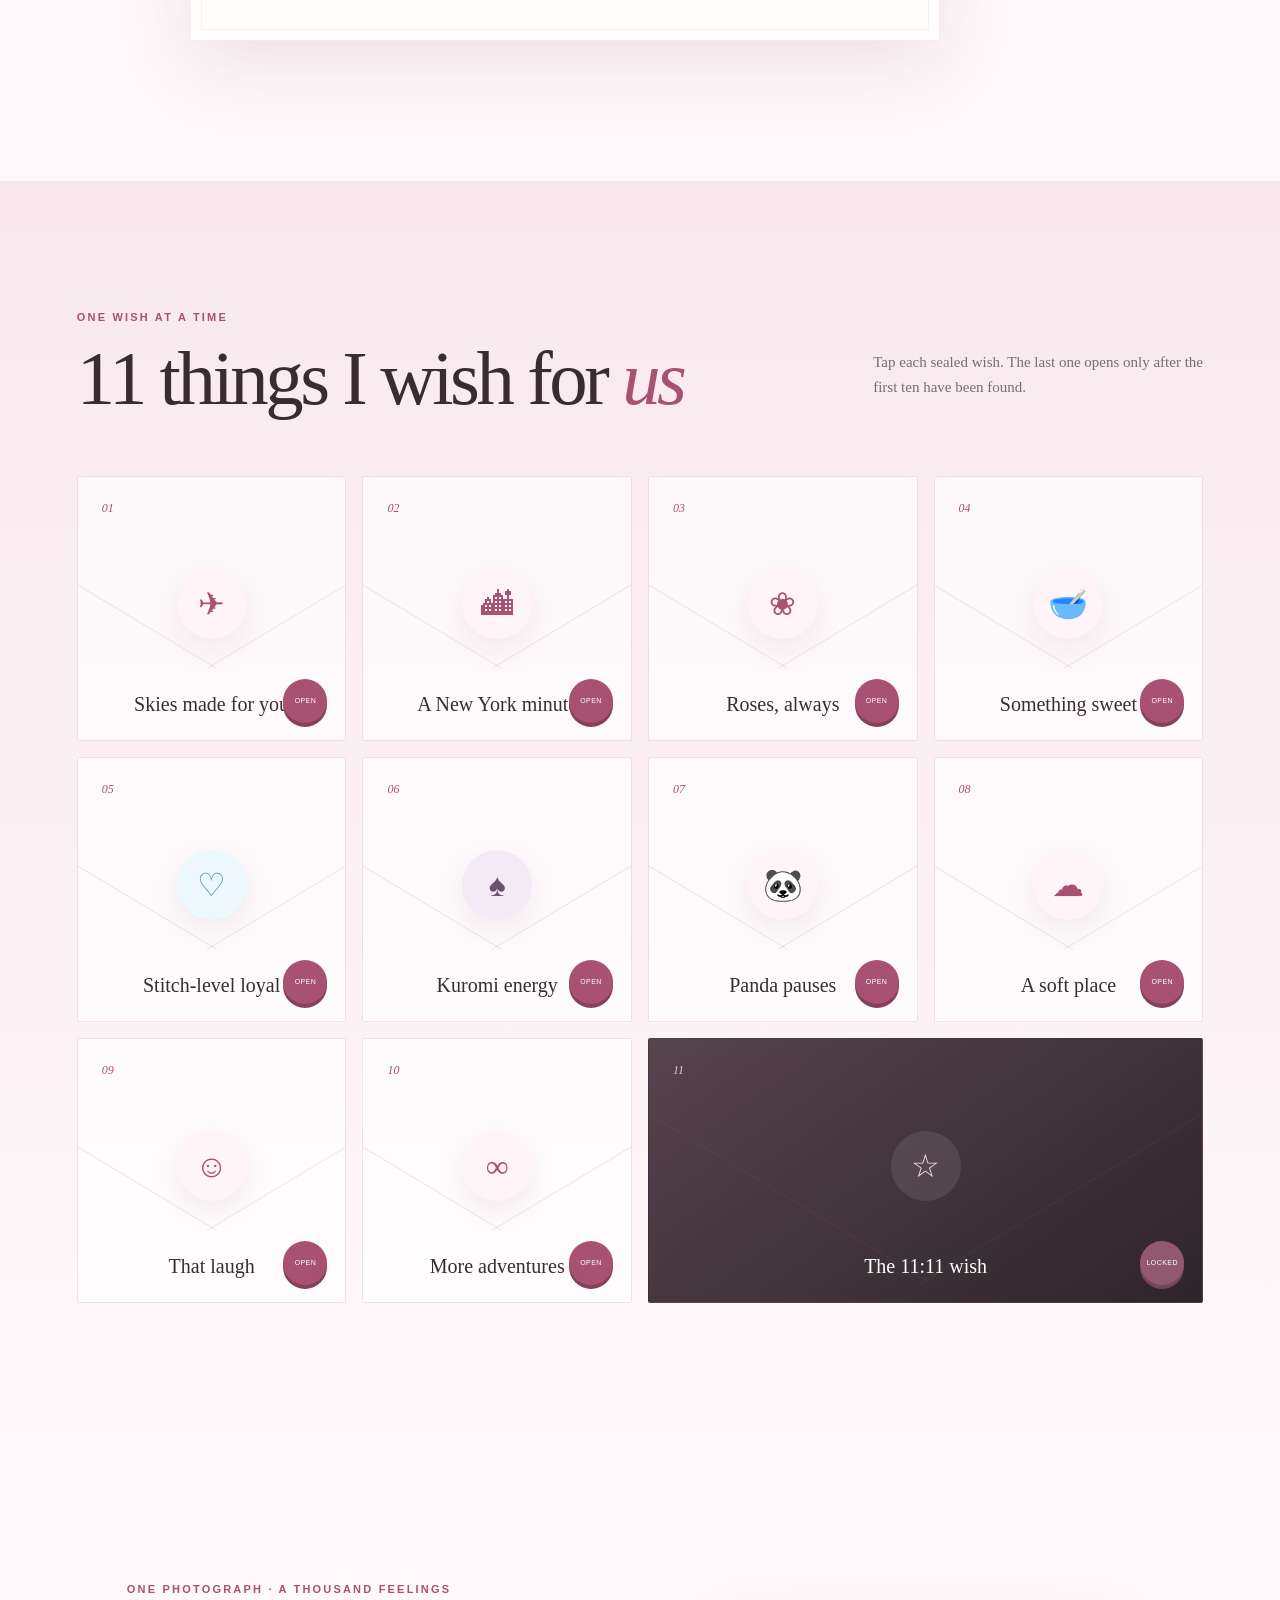
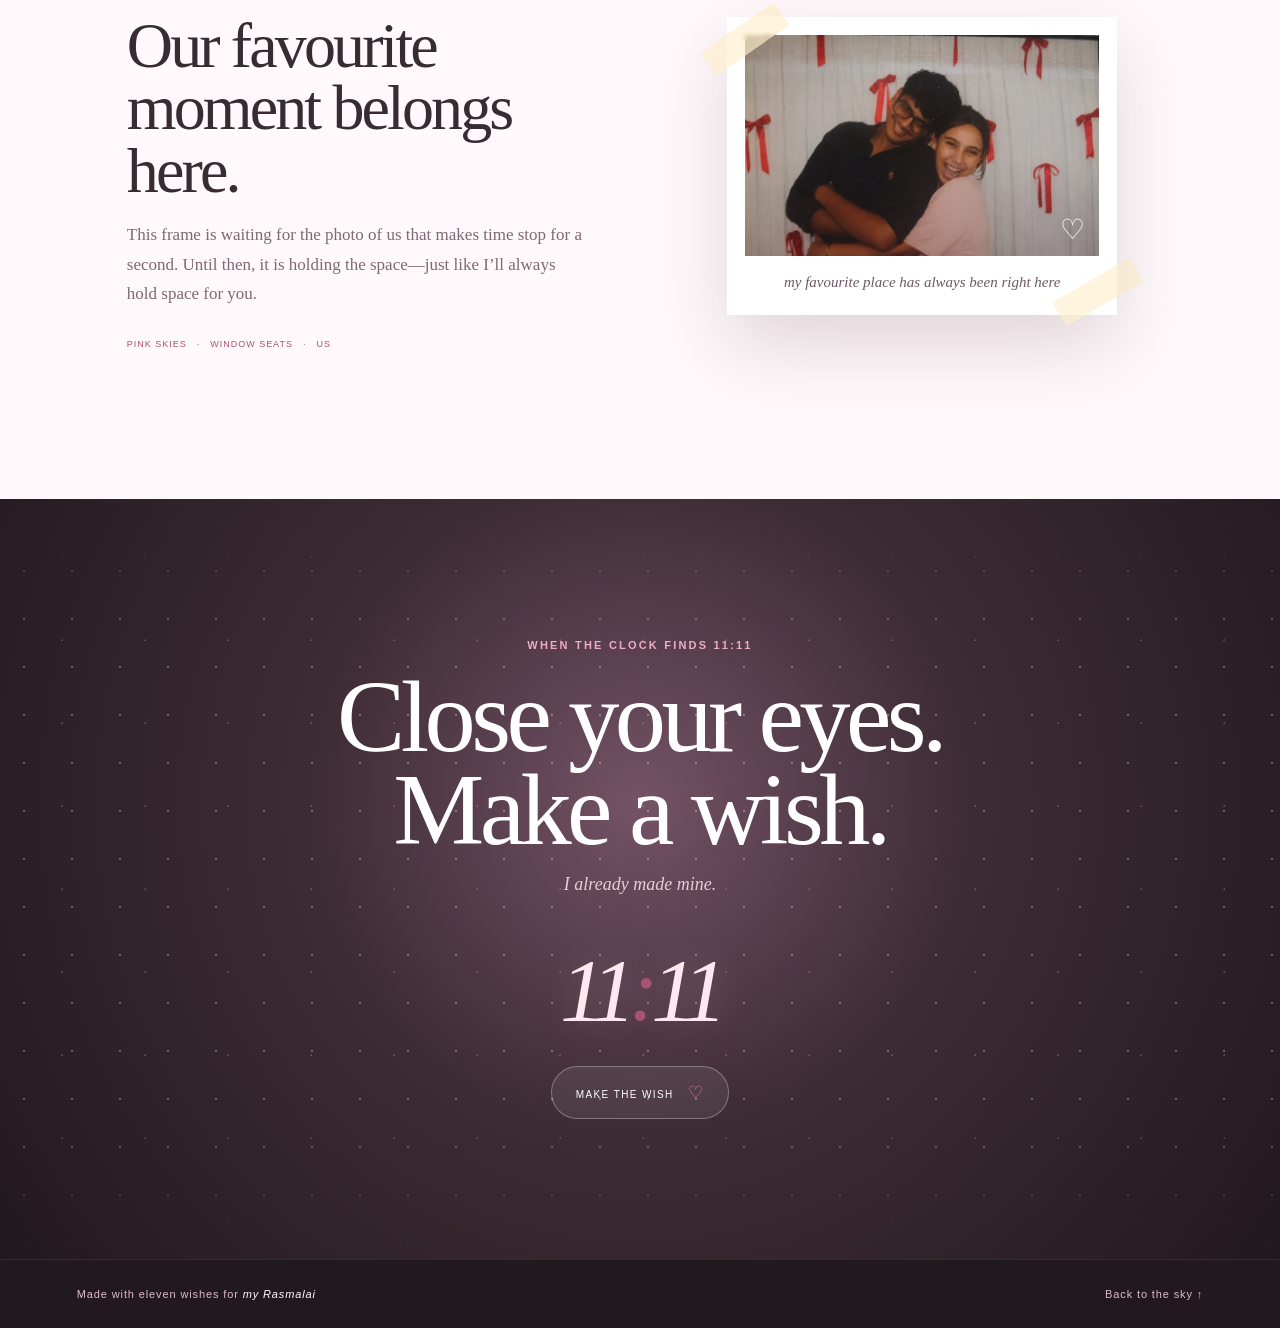
==== commit 6109942b: "Add our photo to the 11:11 capsule" ====
--- a/rasmalai-1111/index.html
+++ b/rasmalai-1111/index.html
@@ -159,12 +159,11 @@
         <div class="tape tape-one"></div>
         <div class="tape tape-two"></div>
         <div class="photo-frame">
-          <div class="photo-placeholder">
-            <span class="mini-plane">✈</span>
-            <div class="silhouettes"><i></i><i></i></div>
-            <p>our photo<br /><small>goes here ♡</small></p>
+          <div class="photo-placeholder has-photo">
+            <img class="our-photo" src="assets/our-photo.png" alt="Us sharing a happy hug together" />
+            <span class="photo-heart" aria-hidden="true">♡</span>
           </div>
-          <p class="photo-caption">the easiest “yes” my heart ever made</p>
+          <p class="photo-caption">my favourite place has always been right here</p>
         </div>
       </div>
     </section>
--- a/rasmalai-1111/styles.css
+++ b/rasmalai-1111/styles.css
@@ -142,6 +142,10 @@
 .silhouettes i { display:block; width:75px; height:105px; border-radius:50% 50% 10px 10px; background:rgba(255,248,251,.78); position:relative; transform:rotate(5deg); }
 .silhouettes i:before { content:""; position:absolute; width:56px; height:56px; left:8px; top:-35px; border-radius:50%; background:inherit; }
 .silhouettes i+ i { margin-left:-9px; height:95px; transform:rotate(-7deg); background:rgba(255,255,255,.91); }
+.photo-placeholder.has-photo { aspect-ratio: 16/10; background:#ead2dc; }
+.photo-placeholder.has-photo:after { height:45%; background:linear-gradient(180deg,transparent,rgba(73,38,53,.16)); }
+.our-photo { width:100%; height:100%; display:block; object-fit:cover; object-position:center; filter:saturate(.92) contrast(1.02); }
+.photo-heart { position:absolute; z-index:2; right:14px; bottom:10px; color:#fff; font:28px Georgia,serif; text-shadow:0 2px 12px rgba(62,29,42,.38); }
 .photo-caption { text-align:center; margin:18px 0 0; font:italic 15px Georgia,serif; color:#6d5963; }
 .tape { position:absolute; z-index:3; width:90px; height:28px; background:rgba(255,240,204,.65); backdrop-filter:blur(2px); }
 .tape-one { left:-27px; top:8px; transform:rotate(-35deg); }
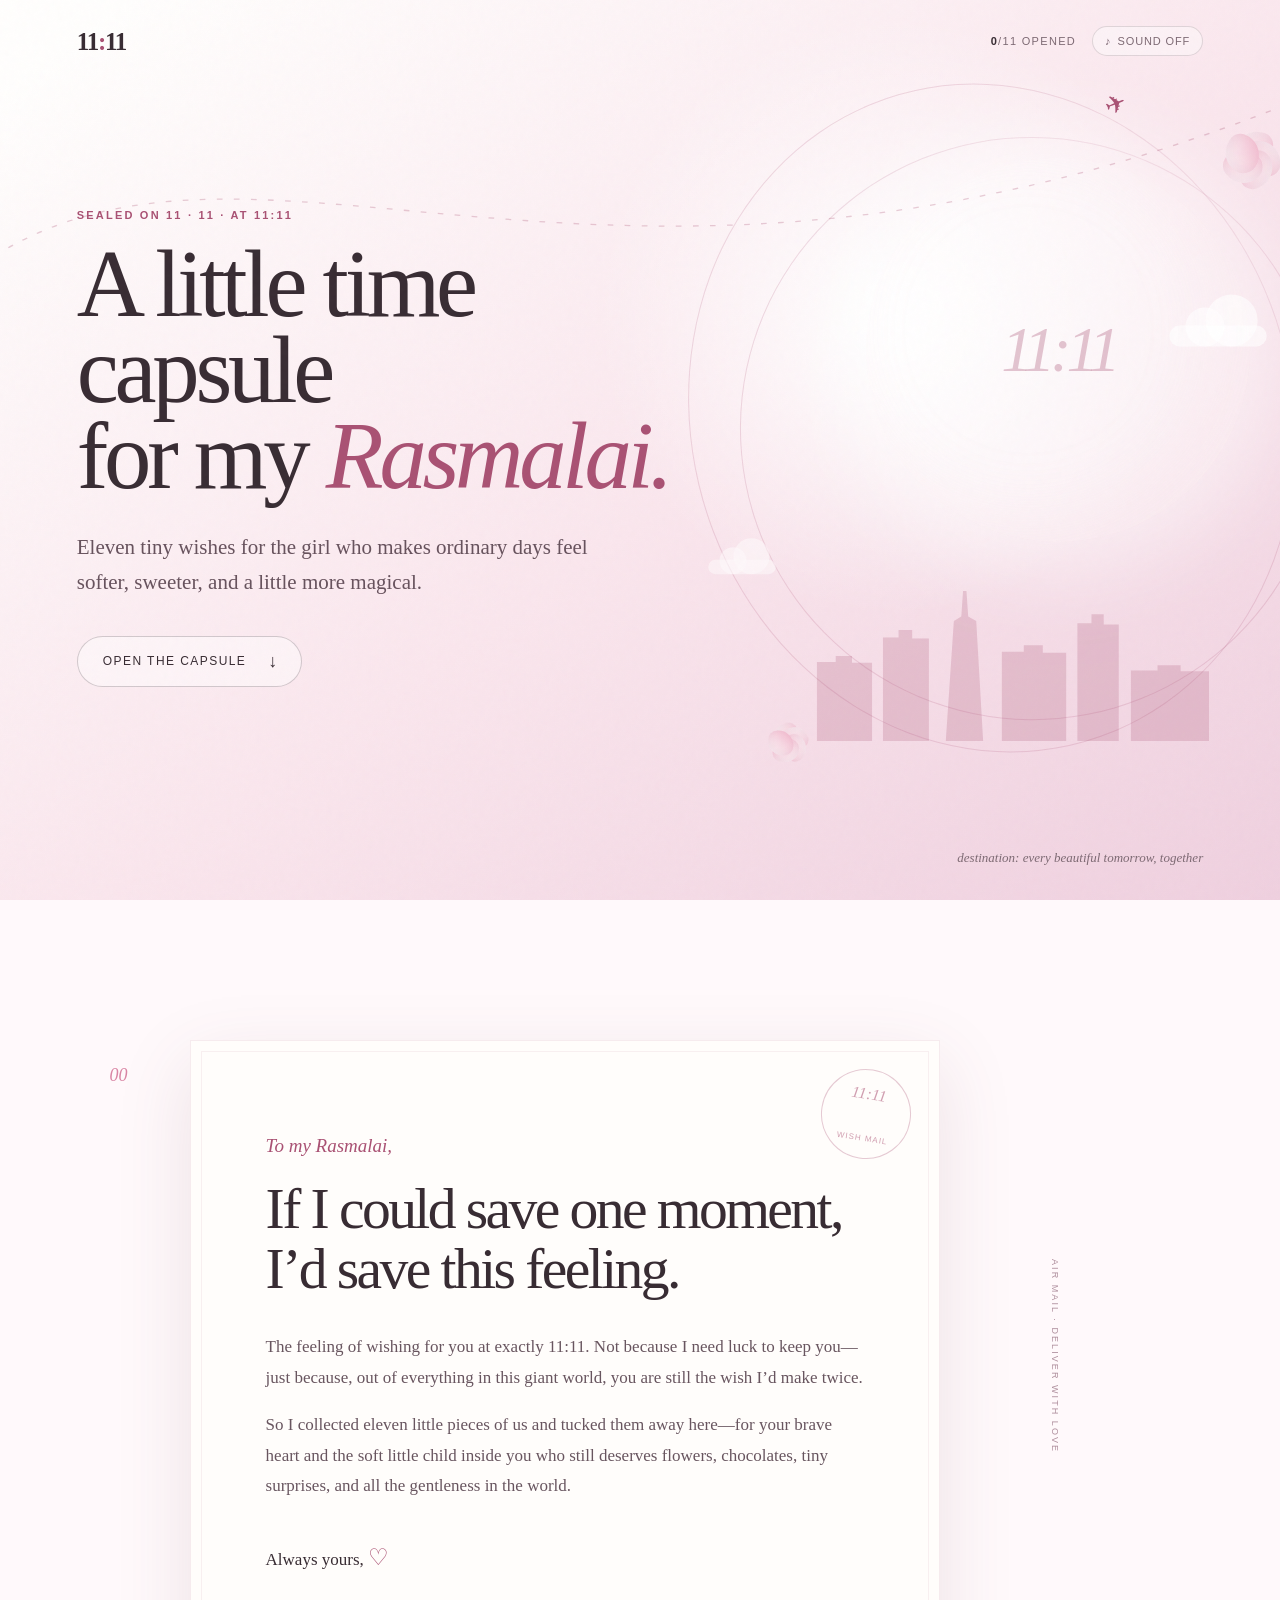
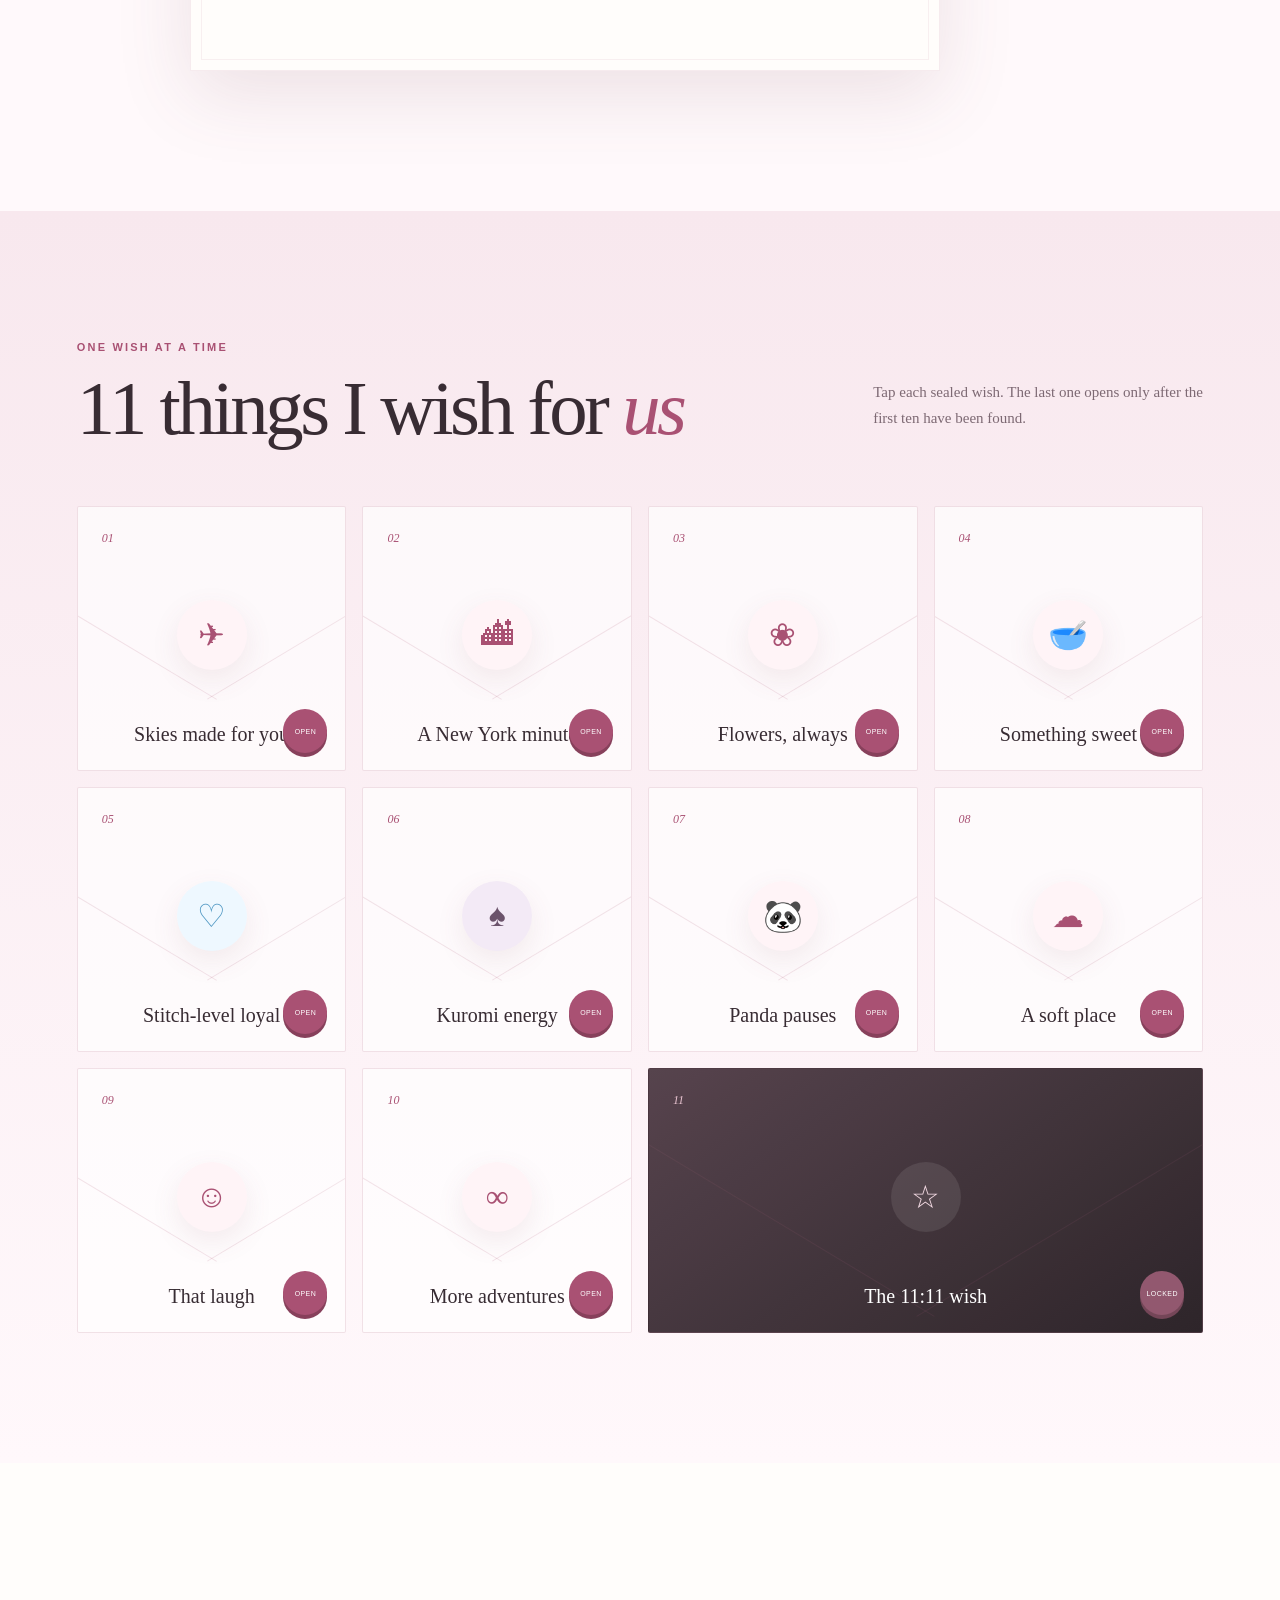
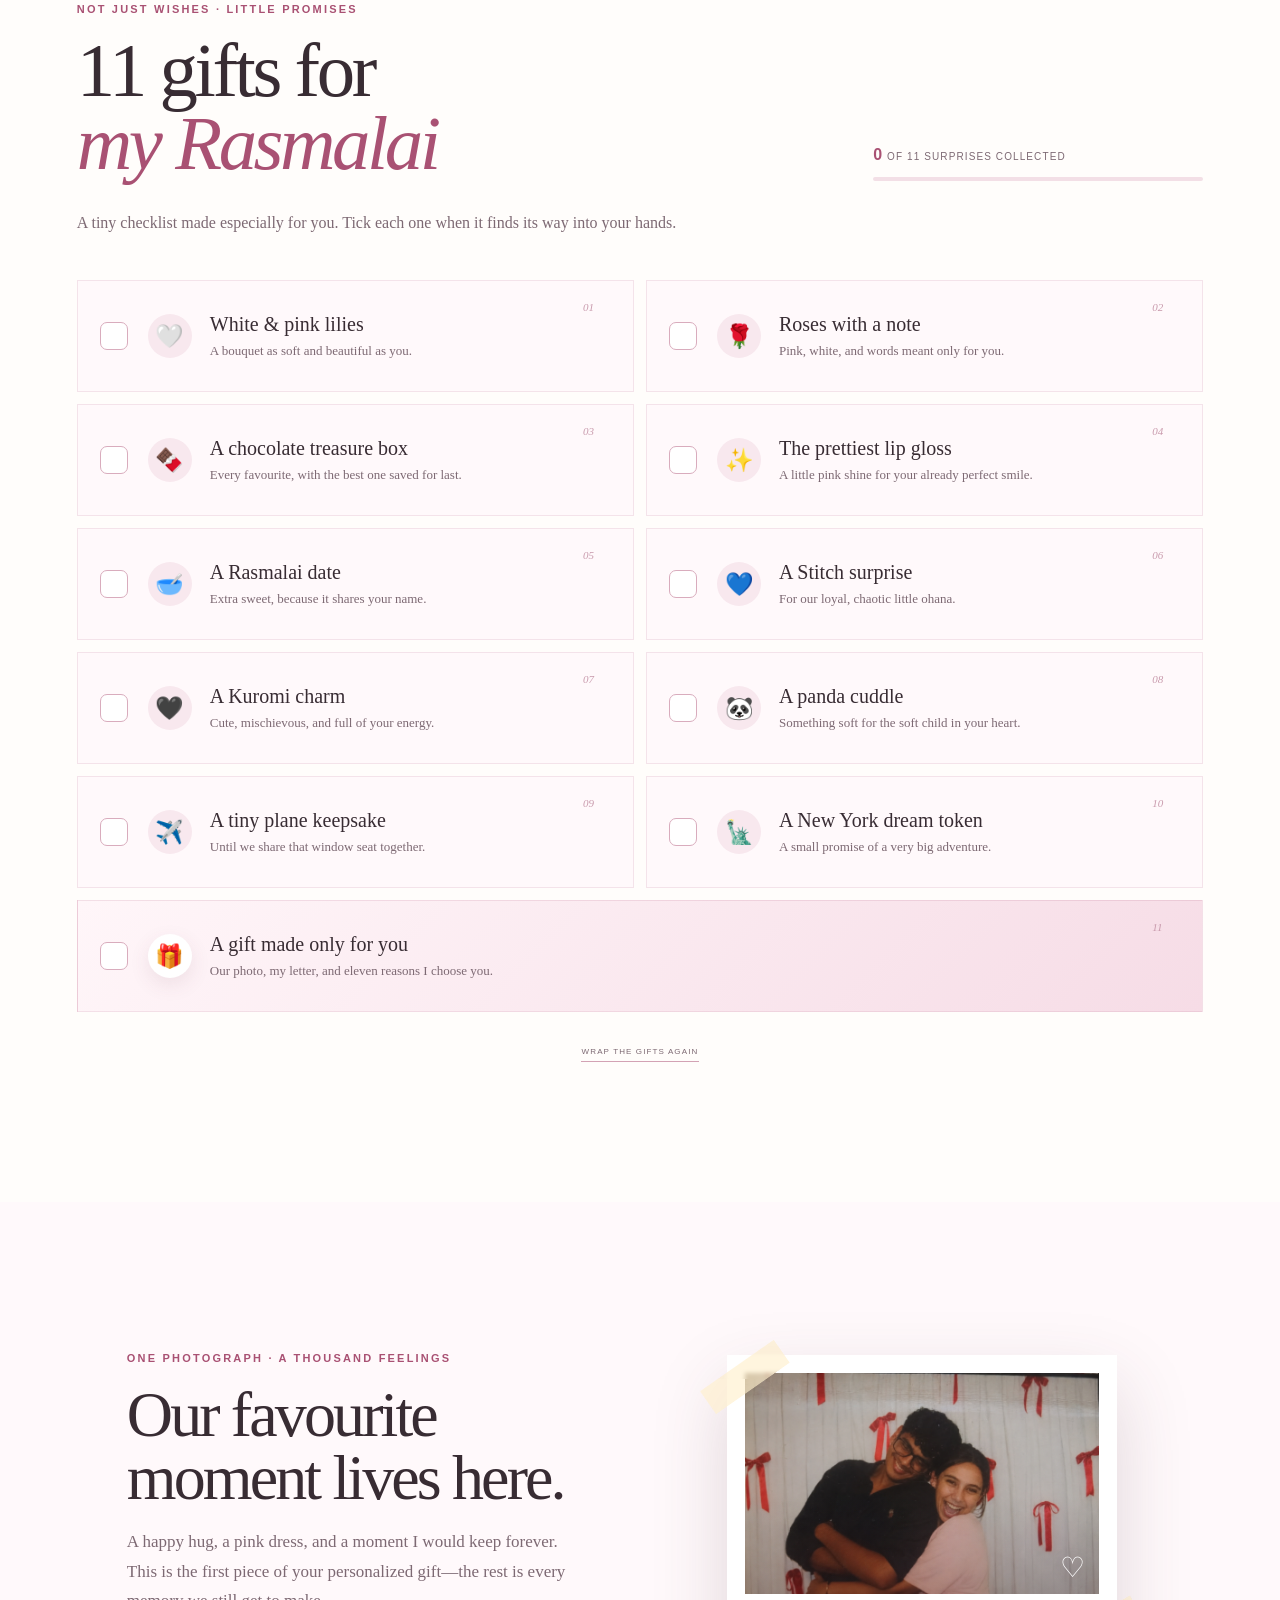
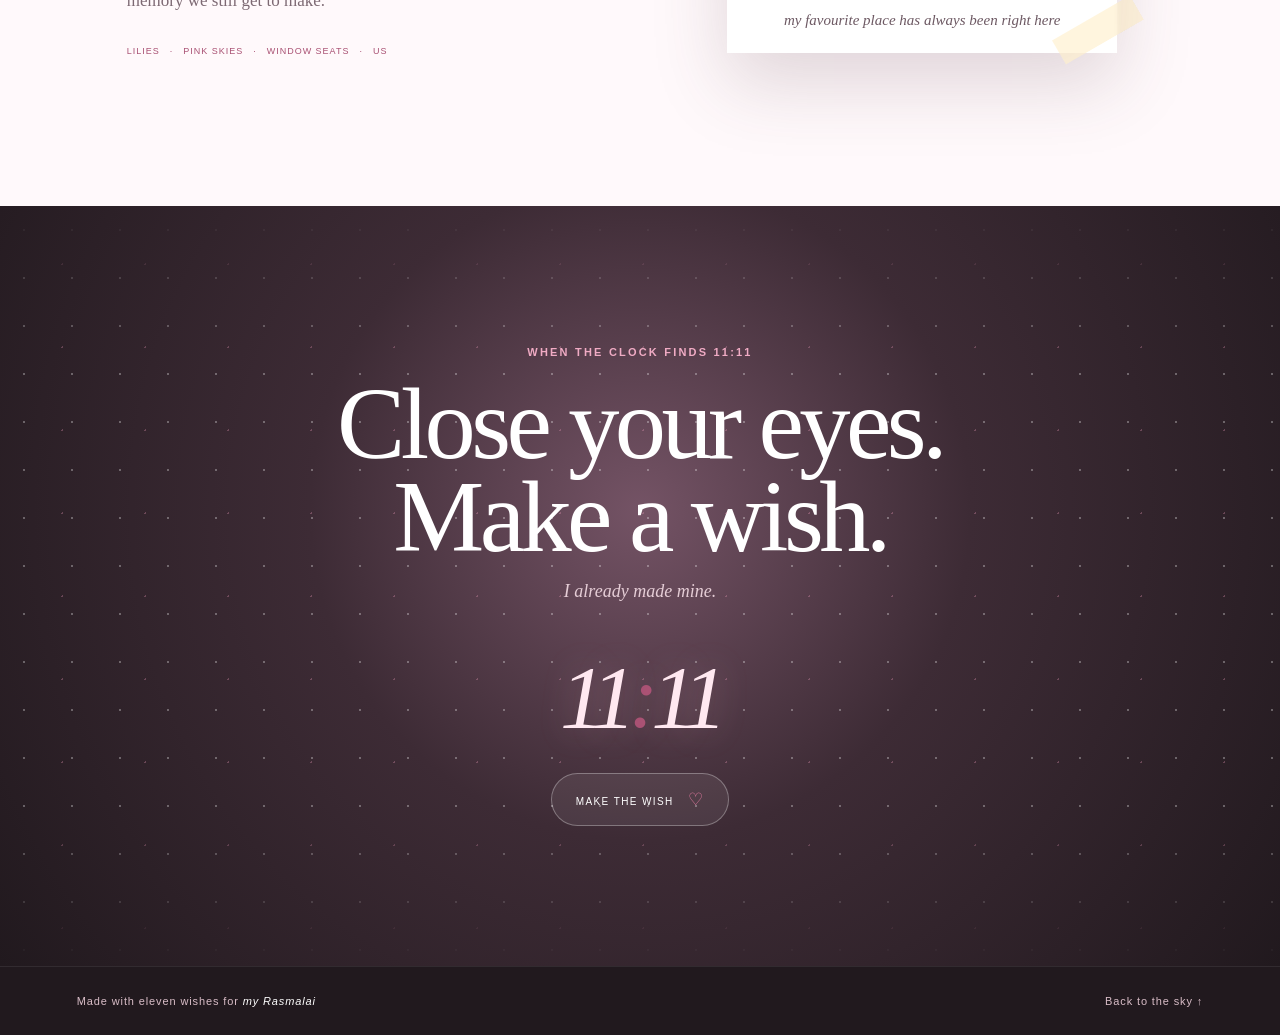
==== commit 50af2016: "Add personalized eleven-gift checklist" ====
--- a/rasmalai-1111/index.html
+++ b/rasmalai-1111/index.html
@@ -61,7 +61,7 @@
         <p class="salutation">To my Rasmalai,</p>
         <h2 id="letter-title">If I could save one moment, I’d save this feeling.</h2>
         <p>The feeling of wishing for you at exactly 11:11. Not because I need luck to keep you—just because, out of everything in this giant world, you are still the wish I’d make twice.</p>
-        <p>So I collected eleven little pieces of us and tucked them away here. Open them slowly. They are meant to last.</p>
+        <p>So I collected eleven little pieces of us and tucked them away here—for your brave heart and the soft little child inside you who still deserves flowers, chocolates, tiny surprises, and all the gentleness in the world.</p>
         <p class="signature">Always yours, <span>♡</span></p>
       </div>
       <div class="side-stamp" aria-hidden="true">AIR MAIL · DELIVER WITH LOVE</div>
@@ -91,9 +91,9 @@
         </button>
         <button class="wish-card" type="button" data-wish="3" aria-expanded="false">
           <span class="wish-number">03</span><span class="wish-icon">❀</span>
-          <span class="wish-title">Roses, always</span>
-          <span class="seal" aria-hidden="true">open</span>
-          <span class="wish-message">Pink roses for your softness. White roses for your heart. Both, because one kind could never be enough.</span>
+          <span class="wish-title">Flowers, always</span>
+          <span class="seal" aria-hidden="true">open</span>
+          <span class="wish-message">Pink roses for your softness, white roses for your heart, and lilies for the quiet beauty you carry everywhere.</span>
         </button>
         <button class="wish-card" type="button" data-wish="4" aria-expanded="false">
           <span class="wish-number">04</span><span class="wish-icon">🥣</span>
@@ -123,7 +123,7 @@
           <span class="wish-number">08</span><span class="wish-icon">☁</span>
           <span class="wish-title">A soft place</span>
           <span class="seal" aria-hidden="true">open</span>
-          <span class="wish-message">I wish I can always be a safe place for your loud dreams, quiet fears, and every version of you.</span>
+          <span class="wish-message">I wish I can always be a safe place for your loud dreams, quiet fears, and the soft little child inside you who deserves to feel protected and adored.</span>
         </button>
         <button class="wish-card" type="button" data-wish="9" aria-expanded="false">
           <span class="wish-number">09</span><span class="wish-icon">☺</span>
@@ -146,13 +146,49 @@
       </div>
     </section>
 
+    <section class="gifts-section" id="gifts" aria-labelledby="gifts-title">
+      <div class="gift-heading">
+        <div>
+          <p class="eyebrow">not just wishes · little promises</p>
+          <h2 id="gifts-title">11 gifts for <em>my Rasmalai</em></h2>
+        </div>
+        <div class="gift-progress" aria-live="polite">
+          <span><b id="giftCount">0</b> of 11 surprises collected</span>
+          <div class="progress-track"><i id="giftProgress"></i></div>
+        </div>
+      </div>
+
+      <p class="gift-intro">A tiny checklist made especially for you. Tick each one when it finds its way into your hands.</p>
+
+      <div class="gift-list" id="giftList">
+        <label class="gift-item"><input type="checkbox" data-gift="1" /><span class="gift-check">✓</span><span class="gift-emoji">🤍</span><span><b>White & pink lilies</b><small>A bouquet as soft and beautiful as you.</small></span><i>01</i></label>
+        <label class="gift-item"><input type="checkbox" data-gift="2" /><span class="gift-check">✓</span><span class="gift-emoji">🌹</span><span><b>Roses with a note</b><small>Pink, white, and words meant only for you.</small></span><i>02</i></label>
+        <label class="gift-item"><input type="checkbox" data-gift="3" /><span class="gift-check">✓</span><span class="gift-emoji">🍫</span><span><b>A chocolate treasure box</b><small>Every favourite, with the best one saved for last.</small></span><i>03</i></label>
+        <label class="gift-item"><input type="checkbox" data-gift="4" /><span class="gift-check">✓</span><span class="gift-emoji">✨</span><span><b>The prettiest lip gloss</b><small>A little pink shine for your already perfect smile.</small></span><i>04</i></label>
+        <label class="gift-item"><input type="checkbox" data-gift="5" /><span class="gift-check">✓</span><span class="gift-emoji">🥣</span><span><b>A Rasmalai date</b><small>Extra sweet, because it shares your name.</small></span><i>05</i></label>
+        <label class="gift-item"><input type="checkbox" data-gift="6" /><span class="gift-check">✓</span><span class="gift-emoji">💙</span><span><b>A Stitch surprise</b><small>For our loyal, chaotic little ohana.</small></span><i>06</i></label>
+        <label class="gift-item"><input type="checkbox" data-gift="7" /><span class="gift-check">✓</span><span class="gift-emoji">🖤</span><span><b>A Kuromi charm</b><small>Cute, mischievous, and full of your energy.</small></span><i>07</i></label>
+        <label class="gift-item"><input type="checkbox" data-gift="8" /><span class="gift-check">✓</span><span class="gift-emoji">🐼</span><span><b>A panda cuddle</b><small>Something soft for the soft child in your heart.</small></span><i>08</i></label>
+        <label class="gift-item"><input type="checkbox" data-gift="9" /><span class="gift-check">✓</span><span class="gift-emoji">✈️</span><span><b>A tiny plane keepsake</b><small>Until we share that window seat together.</small></span><i>09</i></label>
+        <label class="gift-item"><input type="checkbox" data-gift="10" /><span class="gift-check">✓</span><span class="gift-emoji">🗽</span><span><b>A New York dream token</b><small>A small promise of a very big adventure.</small></span><i>10</i></label>
+        <label class="gift-item special-gift"><input type="checkbox" data-gift="11" /><span class="gift-check">✓</span><span class="gift-emoji">🎁</span><span><b>A gift made only for you</b><small>Our photo, my letter, and eleven reasons I choose you.</small></span><i>11</i></label>
+      </div>
+
+      <div class="gift-finale" id="giftFinale" role="status" aria-live="polite">
+        <span>11/11</span>
+        <p>Every gift is yours, but the most personal one is this promise:</p>
+        <strong>I’ll always protect the softness in you. ♡</strong>
+      </div>
+      <button class="reset-gifts" id="resetGifts" type="button">Wrap the gifts again</button>
+    </section>
+
     <section class="memory-section" aria-labelledby="memory-title">
       <div class="memory-copy">
         <p class="eyebrow">one photograph · a thousand feelings</p>
-        <h2 id="memory-title">Our favourite moment belongs here.</h2>
-        <p>This frame is waiting for the photo of us that makes time stop for a second. Until then, it is holding the space—just like I’ll always hold space for you.</p>
+        <h2 id="memory-title">Our favourite moment lives here.</h2>
+        <p>A happy hug, a pink dress, and a moment I would keep forever. This is the first piece of your personalized gift—the rest is every memory we still get to make.</p>
         <div class="tiny-list">
-          <span>pink skies</span><i>·</i><span>window seats</span><i>·</i><span>us</span>
+          <span>lilies</span><i>·</i><span>pink skies</span><i>·</i><span>window seats</span><i>·</i><span>us</span>
         </div>
       </div>
       <div class="photo-wrap">
--- a/rasmalai-1111/styles.css
+++ b/rasmalai-1111/styles.css
@@ -126,6 +126,36 @@
 .final-wish.locked { cursor:not-allowed; filter:saturate(.65); }
 .final-wish.locked:hover { transform:none; box-shadow:none; }
 
+.gifts-section { padding:140px clamp(22px,6vw,90px); background:#fffdfb; }
+.gift-heading { max-width:1150px; margin:0 auto; display:flex; justify-content:space-between; align-items:flex-end; gap:50px; }
+.gift-heading h2 { font-size:clamp(46px,6vw,82px); line-height:.95; }
+.gift-heading h2 em { display:block; }
+.gift-progress { width:min(330px,100%); color:var(--muted); font-size:10px; letter-spacing:.11em; text-transform:uppercase; }
+.gift-progress b { color:var(--rose-deep); font-size:16px; }
+.progress-track { height:4px; margin-top:13px; background:#f3dfe6; border-radius:99px; overflow:hidden; }
+.progress-track i { display:block; width:0; height:100%; background:linear-gradient(90deg,#d985a4,#a95173); border-radius:inherit; transition:width .45s ease; }
+.gift-intro { max-width:1150px; margin:28px auto 44px; color:var(--muted); font:16px/1.7 Georgia,serif; }
+.gift-list { max-width:1150px; margin:auto; display:grid; grid-template-columns:repeat(2,1fr); gap:12px; }
+.gift-item { position:relative; min-height:112px; display:grid; grid-template-columns:34px 48px 1fr 28px; align-items:center; gap:14px; padding:20px 22px; border:1px solid rgba(169,81,115,.13); background:#fff9fb; cursor:pointer; transition:.25s ease; overflow:hidden; }
+.gift-item:hover { transform:translateY(-3px); border-color:rgba(169,81,115,.32); box-shadow:0 12px 30px rgba(105,62,77,.08); }
+.gift-item input { position:absolute; opacity:0; pointer-events:none; }
+.gift-check { display:grid; place-items:center; width:28px; height:28px; border:1px solid #d9acbd; border-radius:7px; color:transparent; background:#fff; transition:.25s ease; }
+.gift-emoji { display:grid; place-items:center; width:44px; height:44px; border-radius:50%; background:#f8e8ee; font-size:23px; }
+.gift-item b { display:block; font:20px Georgia,serif; color:var(--ink); }
+.gift-item small { display:block; margin-top:6px; color:var(--muted); font:13px/1.4 Georgia,serif; }
+.gift-item>i { align-self:start; color:#c99bad; font:italic 11px Georgia,serif; }
+.gift-item:has(input:checked) { background:#f3e3e9; border-color:#d99ab1; }
+.gift-item:has(input:checked) .gift-check { color:#fff; background:var(--rose-deep); border-color:var(--rose-deep); transform:rotate(-6deg); }
+.gift-item:has(input:checked) b { text-decoration:line-through; text-decoration-color:#d79aaf; }
+.special-gift { grid-column:1/-1; background:linear-gradient(135deg,#fff6f9,#f6dce6); }
+.special-gift .gift-emoji { background:#fff; box-shadow:0 7px 20px rgba(105,62,77,.1); }
+.gift-finale { max-width:760px; margin:0 auto; text-align:center; max-height:0; opacity:0; overflow:hidden; transition:.7s ease; }
+.gift-finale.show { max-height:250px; opacity:1; margin-top:55px; }
+.gift-finale span { display:inline-grid; place-items:center; width:62px; height:62px; border-radius:50%; background:var(--rose-deep); color:#fff; font:italic 14px Georgia,serif; box-shadow:0 12px 30px rgba(105,62,77,.2); }
+.gift-finale p { margin:20px 0 8px; color:var(--muted); font:15px Georgia,serif; }
+.gift-finale strong { color:var(--rose-deep); font:italic clamp(24px,3.5vw,39px) Georgia,serif; }
+.reset-gifts { display:block; margin:30px auto 0; border:0; border-bottom:1px solid #d3a2b4; padding:5px 1px; background:transparent; color:var(--muted); cursor:pointer; text-transform:uppercase; letter-spacing:.14em; font-size:8px; }
+
 .memory-section { max-width:1180px; margin:auto; padding:150px clamp(22px,6vw,80px); display:grid; grid-template-columns:1fr 1fr; align-items:center; gap:8vw; }
 .memory-copy h2 { font-size:clamp(46px,5vw,72px); line-height:.98; }
 .memory-copy>p:not(.eyebrow) { color:var(--muted); font:17px/1.75 Georgia,serif; max-width:490px; }
@@ -188,6 +218,9 @@
   .section-number { display:none; }
   .side-stamp { display:none; }
   .wish-grid { grid-template-columns:repeat(2,1fr); }
+  .gift-heading { align-items:flex-start; flex-direction:column; }
+  .gift-list { grid-template-columns:1fr; }
+  .special-gift { grid-column:auto; }
   .memory-section { grid-template-columns:1fr; text-align:center; }
   .memory-copy>p:not(.eyebrow) { margin-left:auto; margin-right:auto; }
   .tiny-list { justify-content:center; }
@@ -211,6 +244,9 @@
   .wish-grid { grid-template-columns:1fr; }
   .wish-card { min-height:235px; }
   .final-wish { grid-column:span 1; }
+  .gifts-section { padding-top:100px; padding-bottom:100px; }
+  .gift-item { grid-template-columns:30px 40px 1fr 22px; gap:10px; padding:17px 14px; }
+  .gift-item b { font-size:17px; }
   .memory-section { padding-top:100px; padding-bottom:110px; }
   .forever { min-height:700px; }
   footer { display:block; text-align:center; }
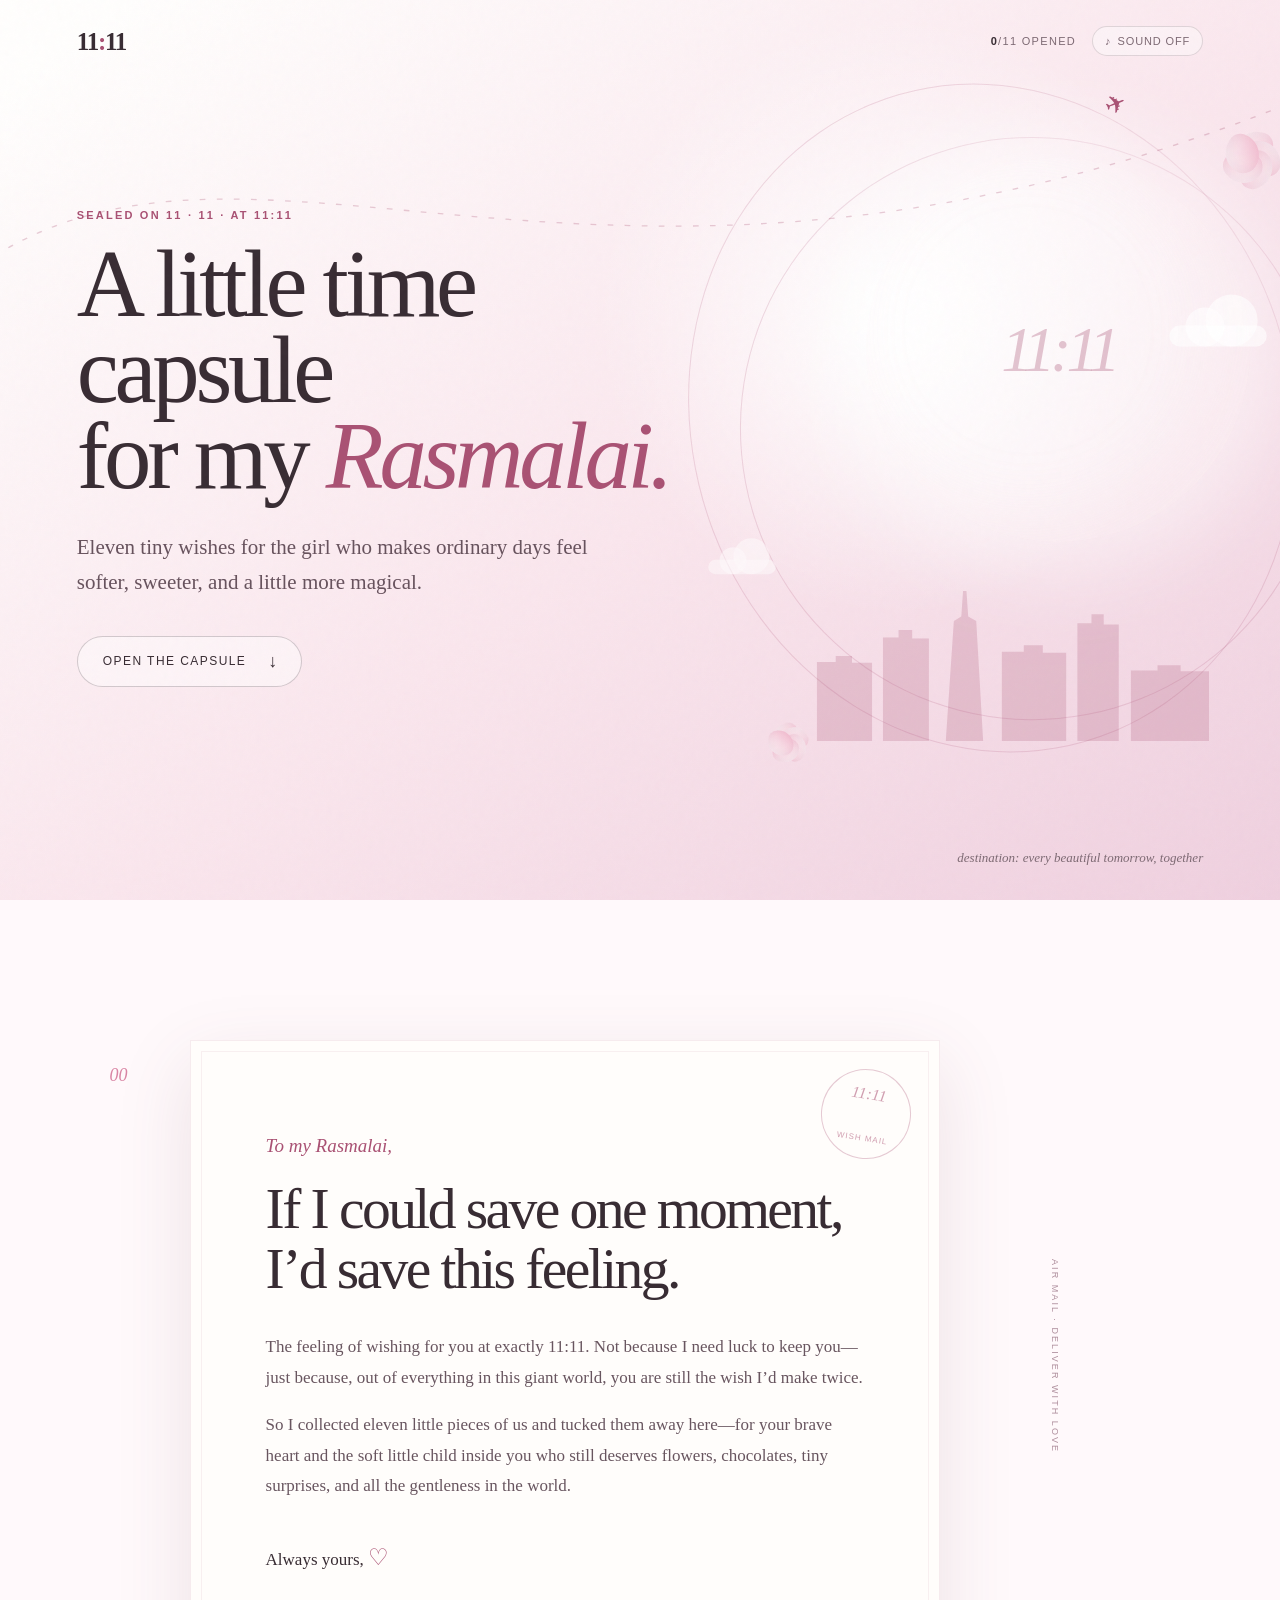
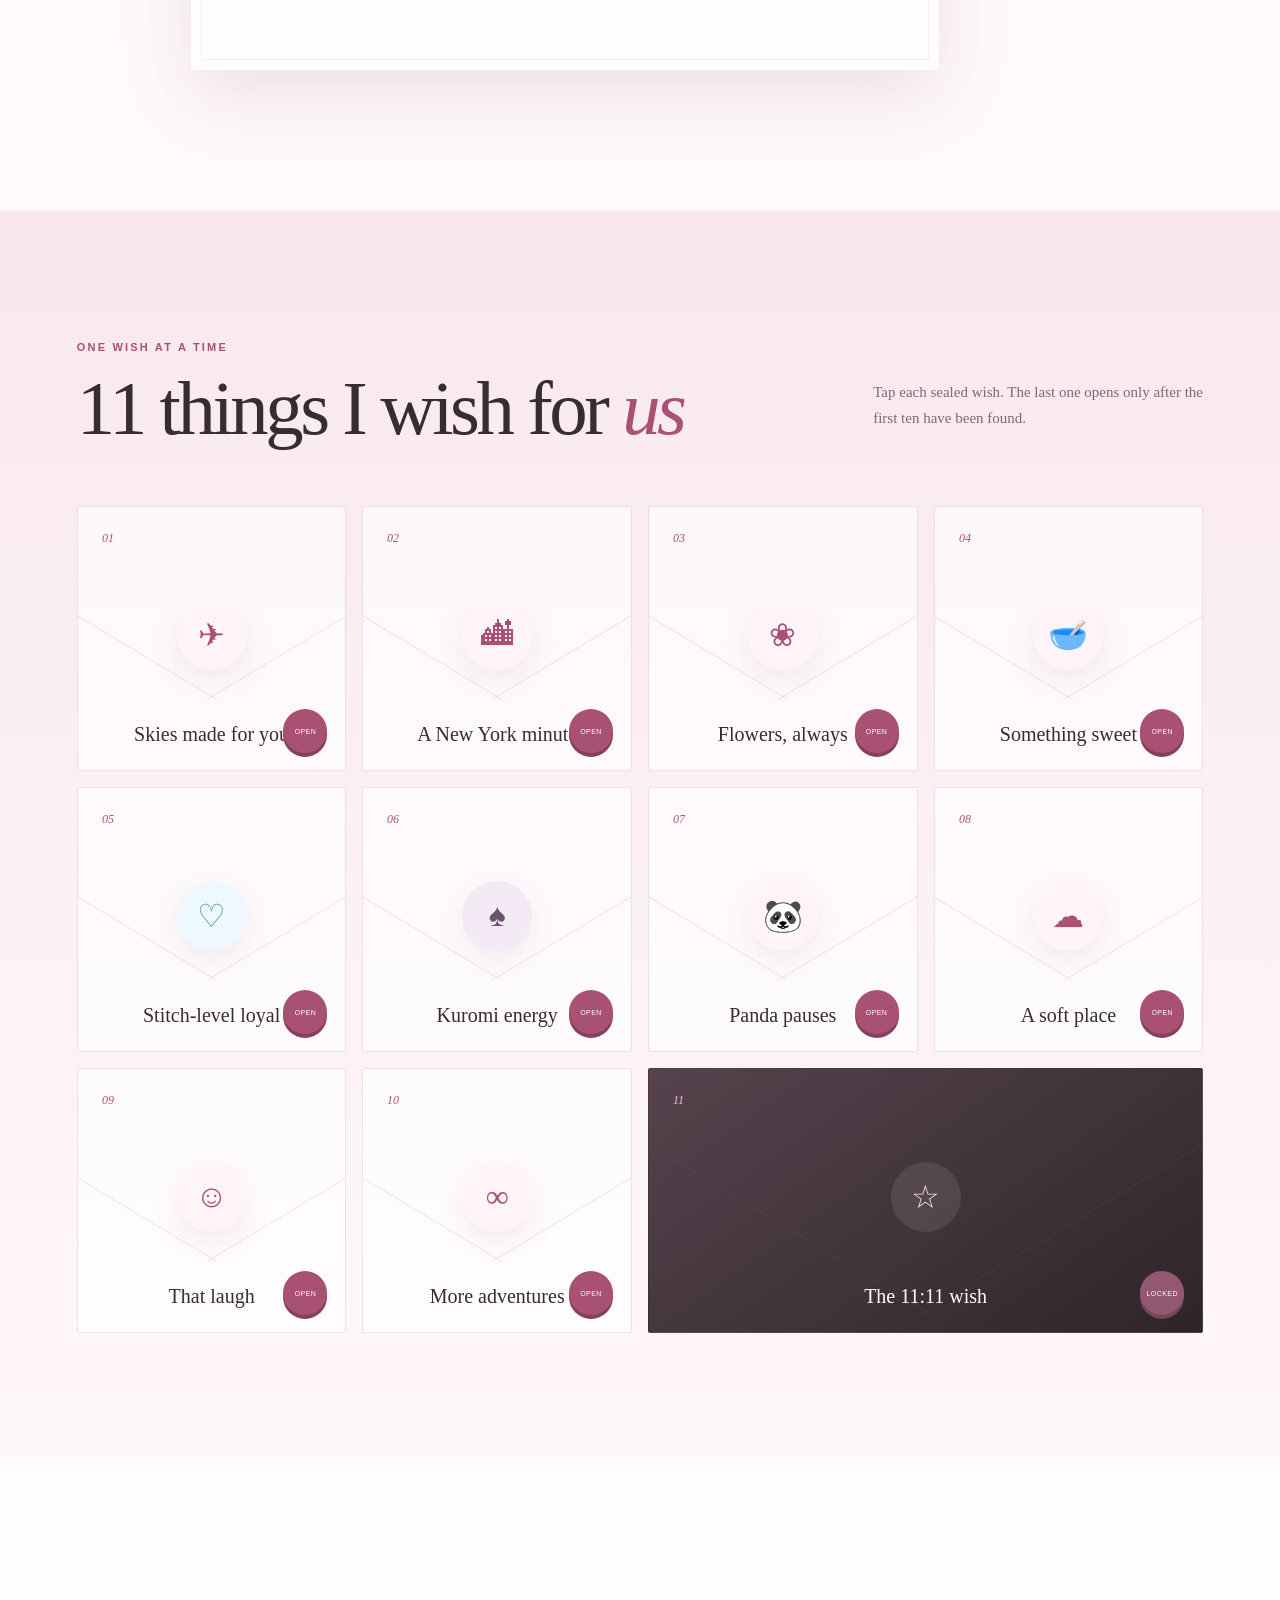
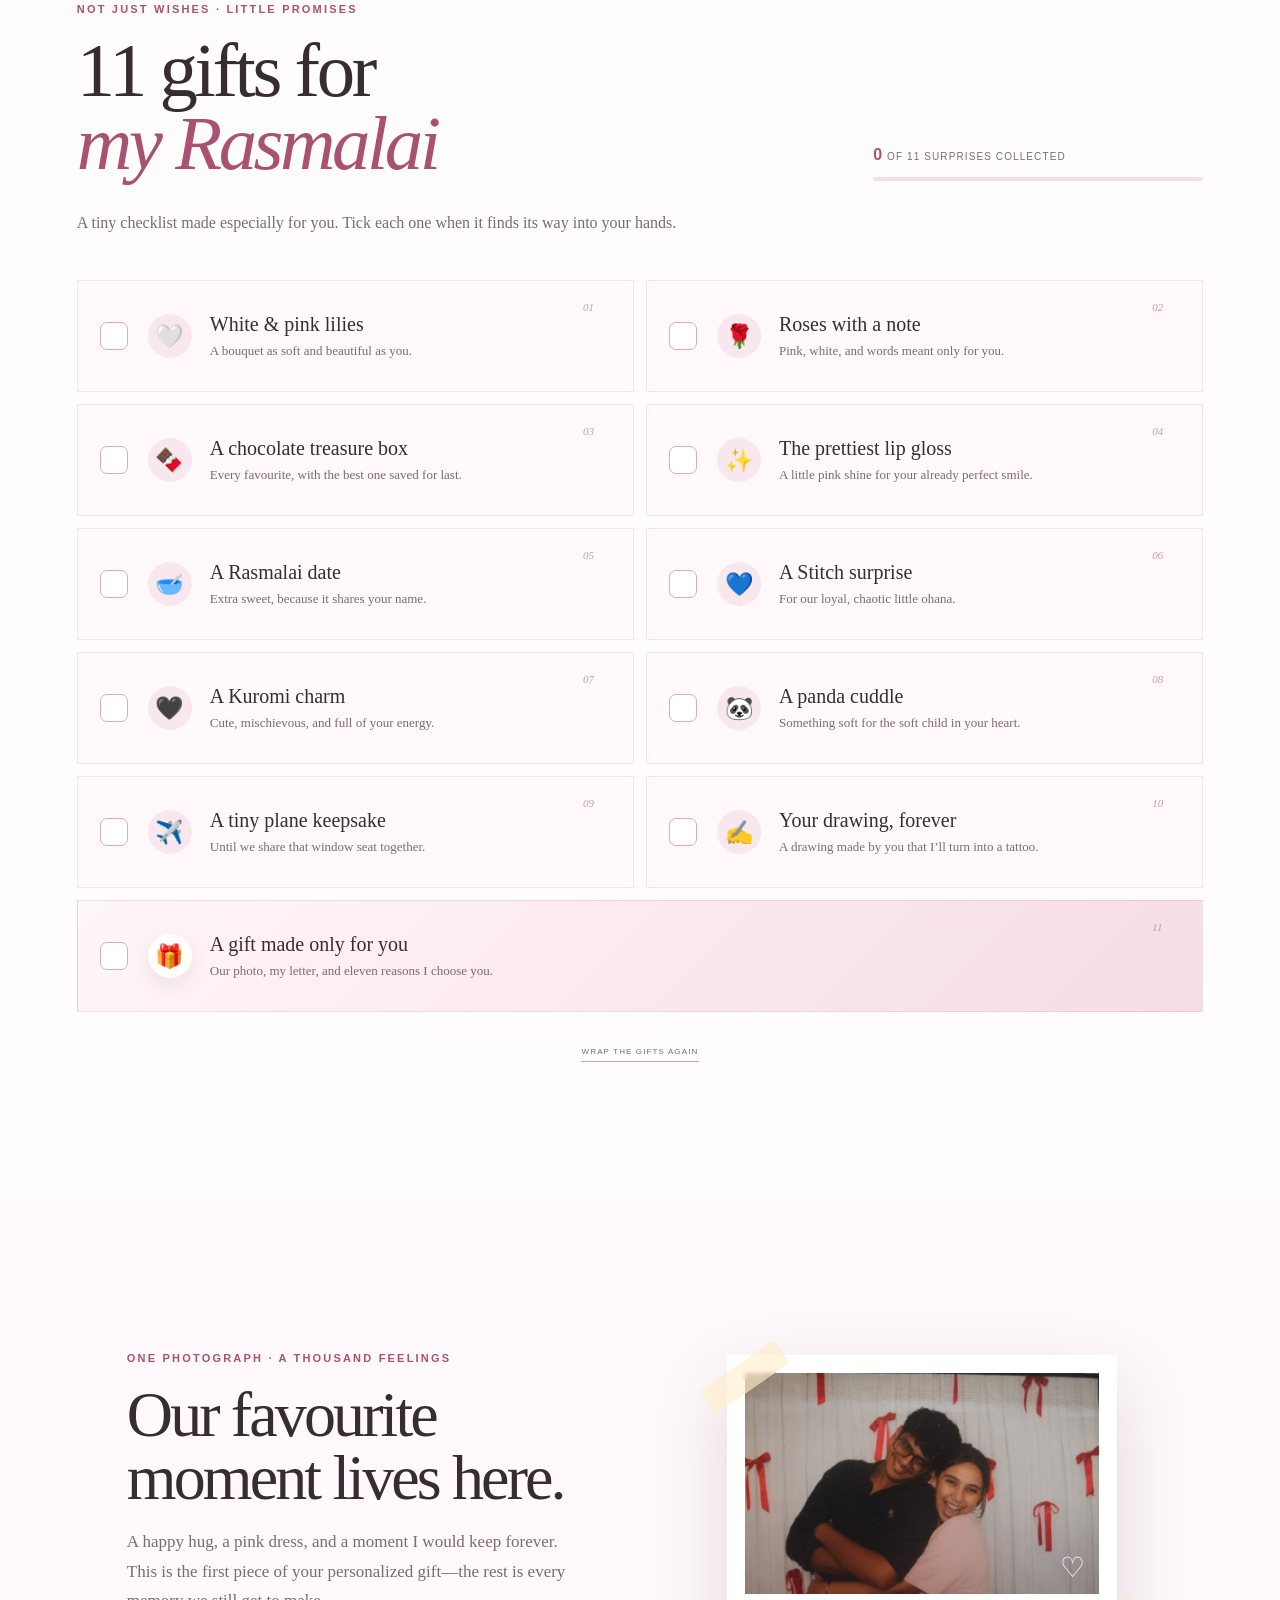
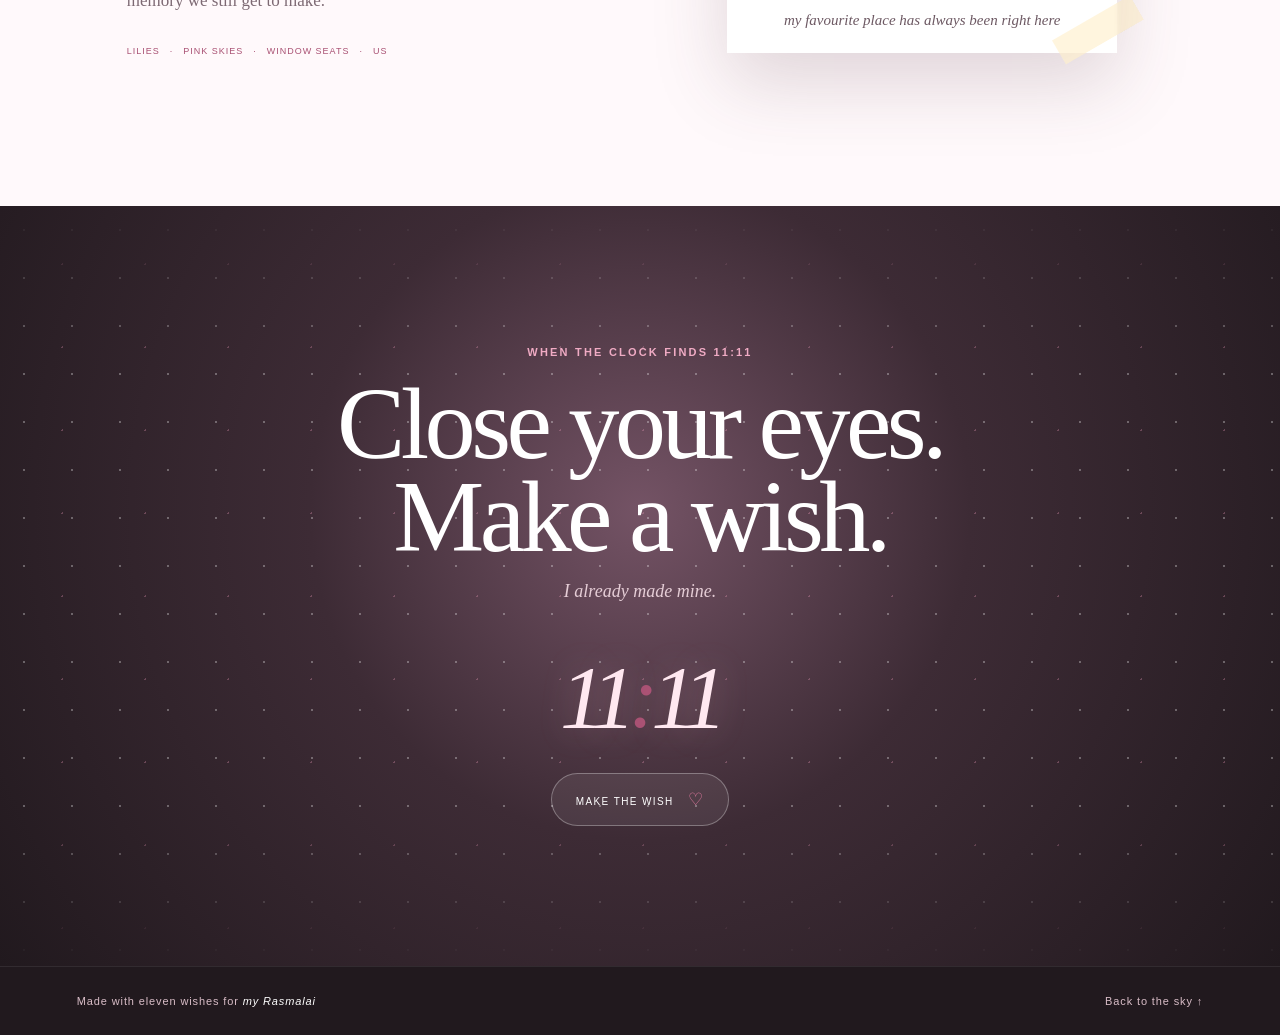
==== commit 75de320b: "Personalize gift ten with tattoo promise" ====
--- a/rasmalai-1111/index.html
+++ b/rasmalai-1111/index.html
@@ -170,7 +170,7 @@
         <label class="gift-item"><input type="checkbox" data-gift="7" /><span class="gift-check">✓</span><span class="gift-emoji">🖤</span><span><b>A Kuromi charm</b><small>Cute, mischievous, and full of your energy.</small></span><i>07</i></label>
         <label class="gift-item"><input type="checkbox" data-gift="8" /><span class="gift-check">✓</span><span class="gift-emoji">🐼</span><span><b>A panda cuddle</b><small>Something soft for the soft child in your heart.</small></span><i>08</i></label>
         <label class="gift-item"><input type="checkbox" data-gift="9" /><span class="gift-check">✓</span><span class="gift-emoji">✈️</span><span><b>A tiny plane keepsake</b><small>Until we share that window seat together.</small></span><i>09</i></label>
-        <label class="gift-item"><input type="checkbox" data-gift="10" /><span class="gift-check">✓</span><span class="gift-emoji">🗽</span><span><b>A New York dream token</b><small>A small promise of a very big adventure.</small></span><i>10</i></label>
+        <label class="gift-item"><input type="checkbox" data-gift="10" /><span class="gift-check">✓</span><span class="gift-emoji">✍️</span><span><b>Your drawing, forever</b><small>A drawing made by you that I’ll turn into a tattoo.</small></span><i>10</i></label>
         <label class="gift-item special-gift"><input type="checkbox" data-gift="11" /><span class="gift-check">✓</span><span class="gift-emoji">🎁</span><span><b>A gift made only for you</b><small>Our photo, my letter, and eleven reasons I choose you.</small></span><i>11</i></label>
       </div>
 
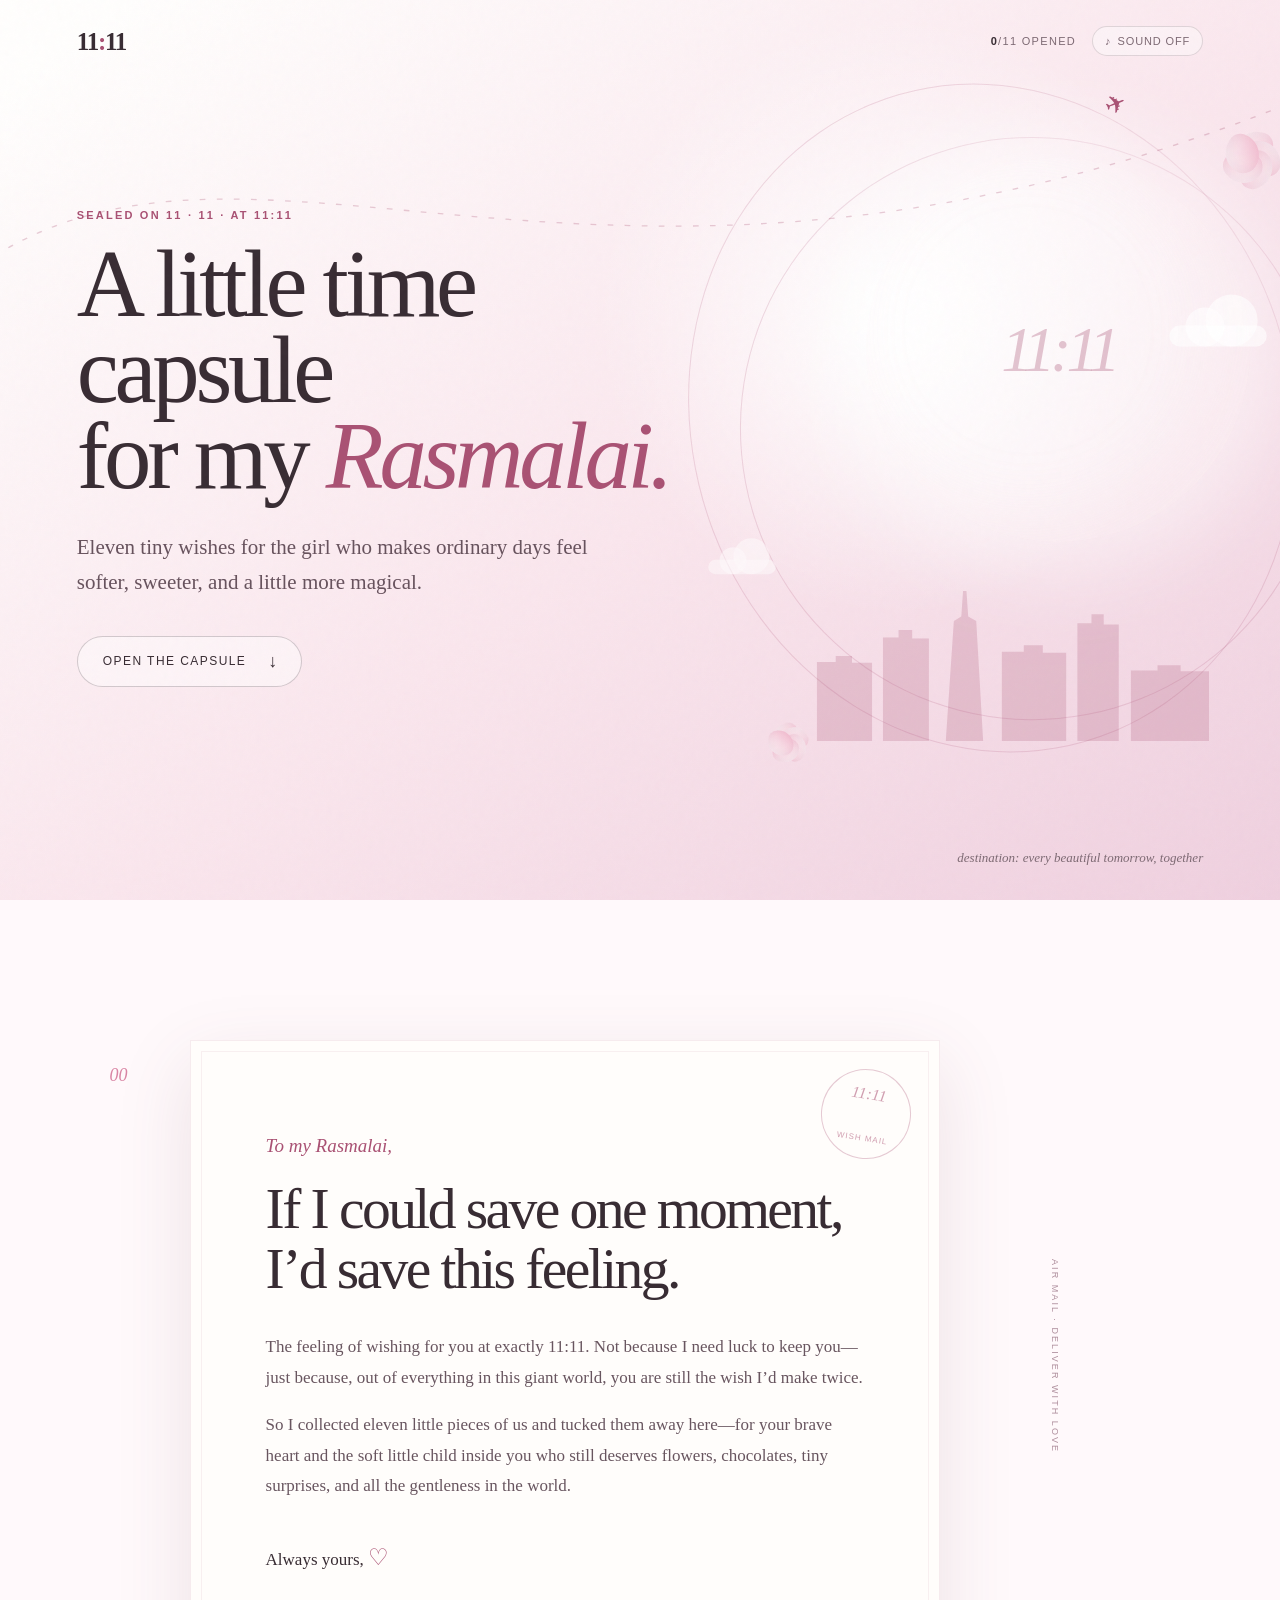
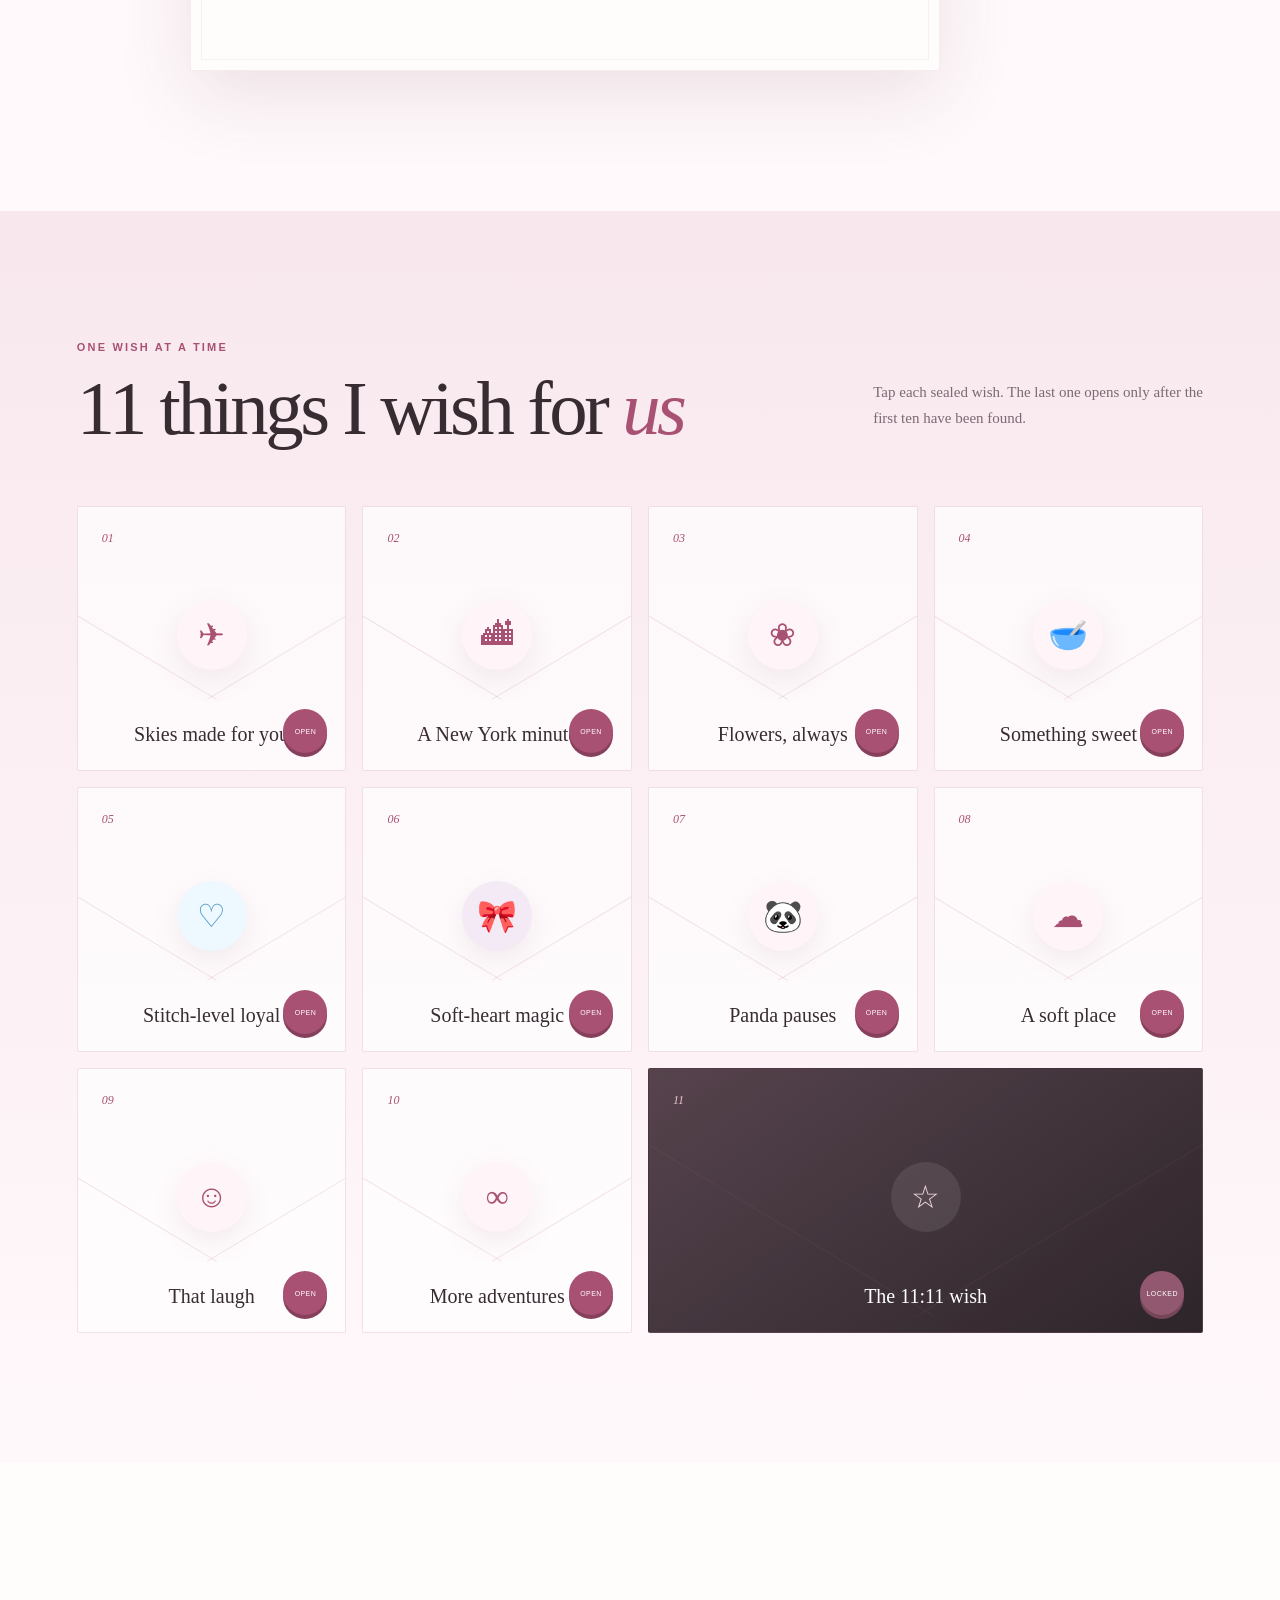
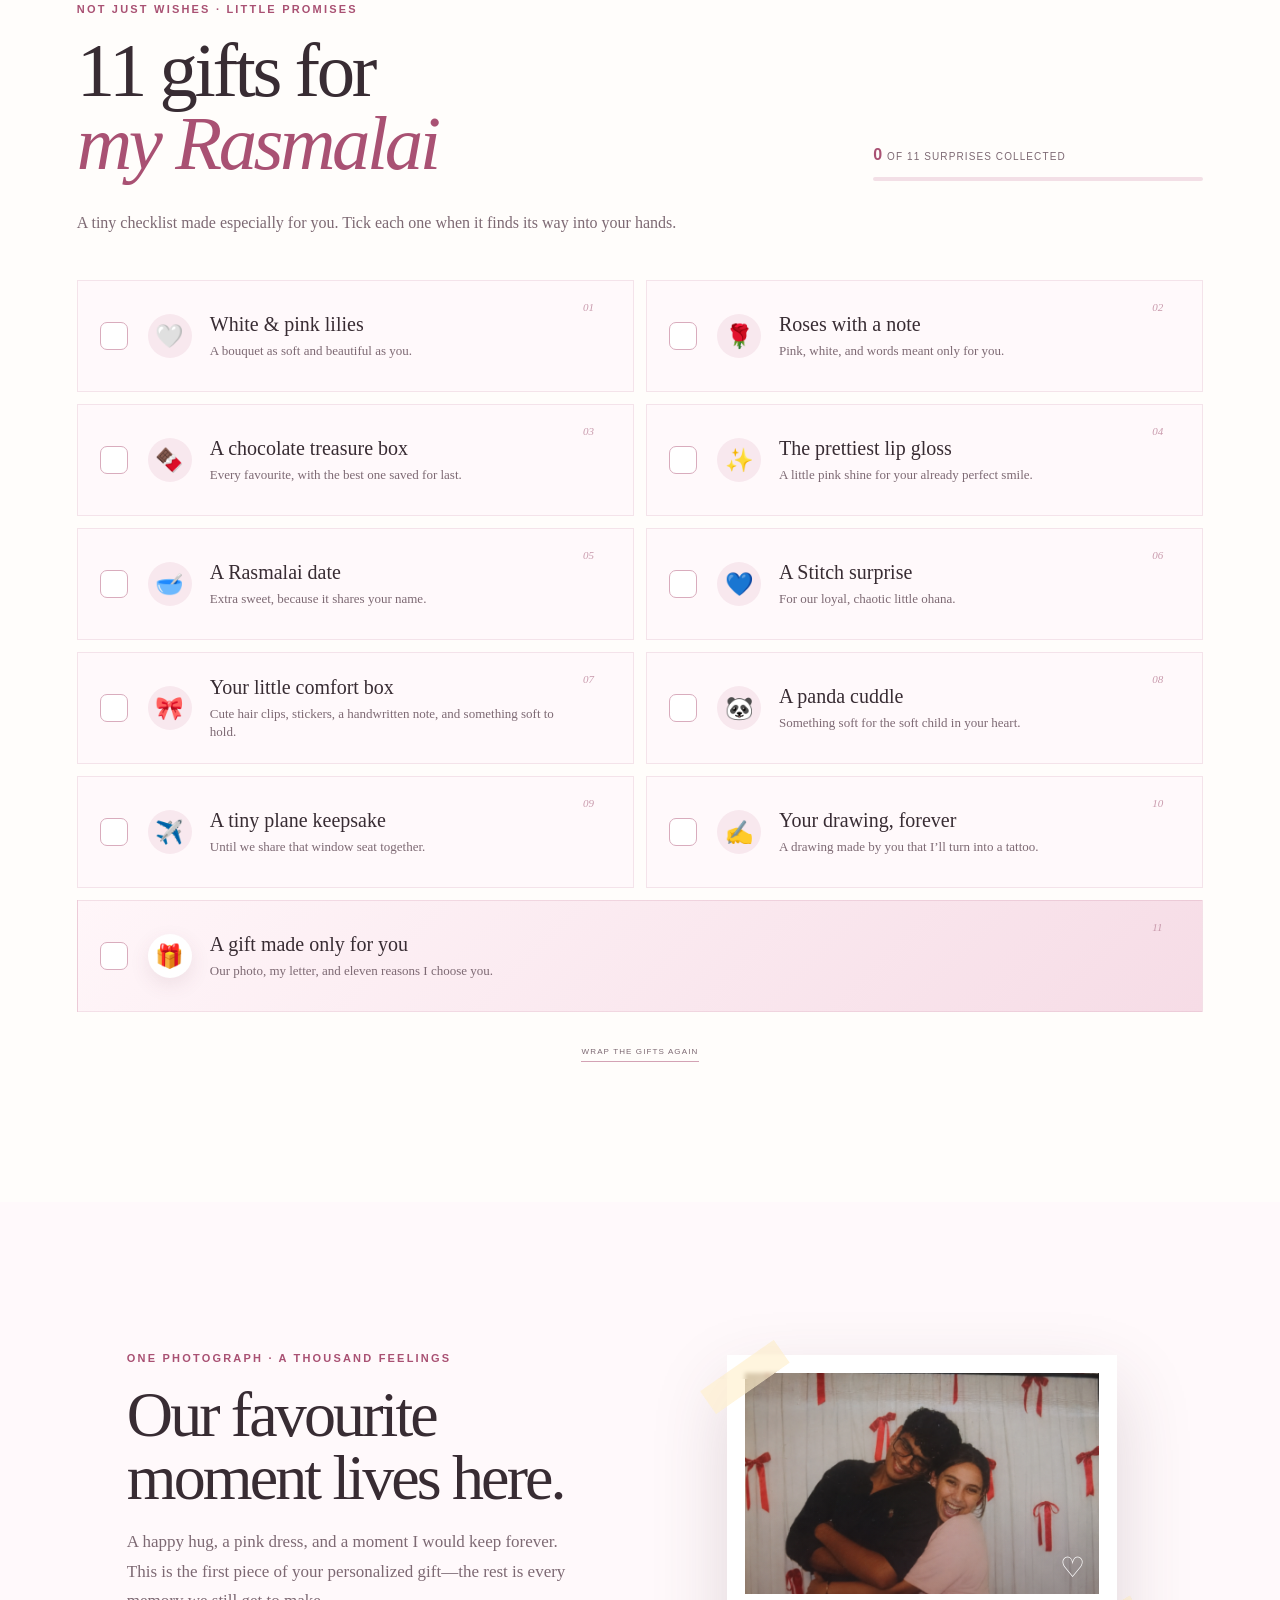
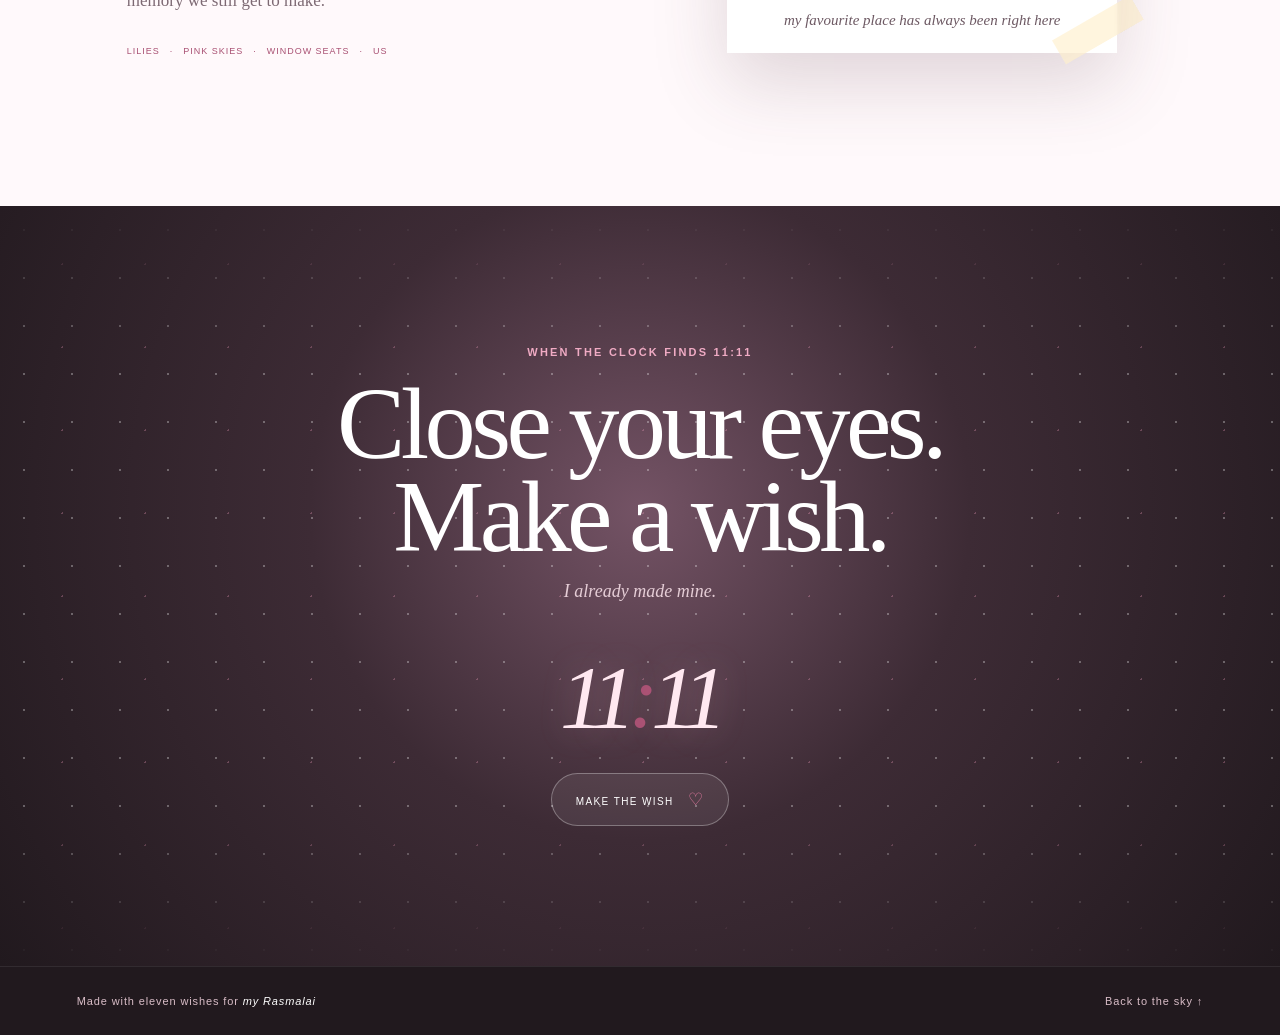
==== commit 5e984ec6: "Replace Kuromi with a comfort-box gift" ====
--- a/rasmalai-1111/index.html
+++ b/rasmalai-1111/index.html
@@ -108,10 +108,10 @@
           <span class="wish-message">Our little ohana: chaotic, loyal, and held together with the kind of love that never leaves anyone behind.</span>
         </button>
         <button class="wish-card" type="button" data-wish="6" aria-expanded="false">
-          <span class="wish-number">06</span><span class="wish-icon dark">♠</span>
-          <span class="wish-title">Kuromi energy</span>
-          <span class="seal" aria-hidden="true">open</span>
-          <span class="wish-message">I wish you keep every bit of your cute, mischievous, wonderfully fearless sparkle.</span>
+          <span class="wish-number">06</span><span class="wish-icon dark">🎀</span>
+          <span class="wish-title">Soft-heart magic</span>
+          <span class="seal" aria-hidden="true">open</span>
+          <span class="wish-message">I wish the soft, playful child inside you always feels safe enough to laugh loudly, dream freely, and stay wonderfully you.</span>
         </button>
         <button class="wish-card" type="button" data-wish="7" aria-expanded="false">
           <span class="wish-number">07</span><span class="wish-icon">🐼</span>
@@ -167,7 +167,7 @@
         <label class="gift-item"><input type="checkbox" data-gift="4" /><span class="gift-check">✓</span><span class="gift-emoji">✨</span><span><b>The prettiest lip gloss</b><small>A little pink shine for your already perfect smile.</small></span><i>04</i></label>
         <label class="gift-item"><input type="checkbox" data-gift="5" /><span class="gift-check">✓</span><span class="gift-emoji">🥣</span><span><b>A Rasmalai date</b><small>Extra sweet, because it shares your name.</small></span><i>05</i></label>
         <label class="gift-item"><input type="checkbox" data-gift="6" /><span class="gift-check">✓</span><span class="gift-emoji">💙</span><span><b>A Stitch surprise</b><small>For our loyal, chaotic little ohana.</small></span><i>06</i></label>
-        <label class="gift-item"><input type="checkbox" data-gift="7" /><span class="gift-check">✓</span><span class="gift-emoji">🖤</span><span><b>A Kuromi charm</b><small>Cute, mischievous, and full of your energy.</small></span><i>07</i></label>
+        <label class="gift-item"><input type="checkbox" data-gift="7" /><span class="gift-check">✓</span><span class="gift-emoji">🎀</span><span><b>Your little comfort box</b><small>Cute hair clips, stickers, a handwritten note, and something soft to hold.</small></span><i>07</i></label>
         <label class="gift-item"><input type="checkbox" data-gift="8" /><span class="gift-check">✓</span><span class="gift-emoji">🐼</span><span><b>A panda cuddle</b><small>Something soft for the soft child in your heart.</small></span><i>08</i></label>
         <label class="gift-item"><input type="checkbox" data-gift="9" /><span class="gift-check">✓</span><span class="gift-emoji">✈️</span><span><b>A tiny plane keepsake</b><small>Until we share that window seat together.</small></span><i>09</i></label>
         <label class="gift-item"><input type="checkbox" data-gift="10" /><span class="gift-check">✓</span><span class="gift-emoji">✍️</span><span><b>Your drawing, forever</b><small>A drawing made by you that I’ll turn into a tattoo.</small></span><i>10</i></label>
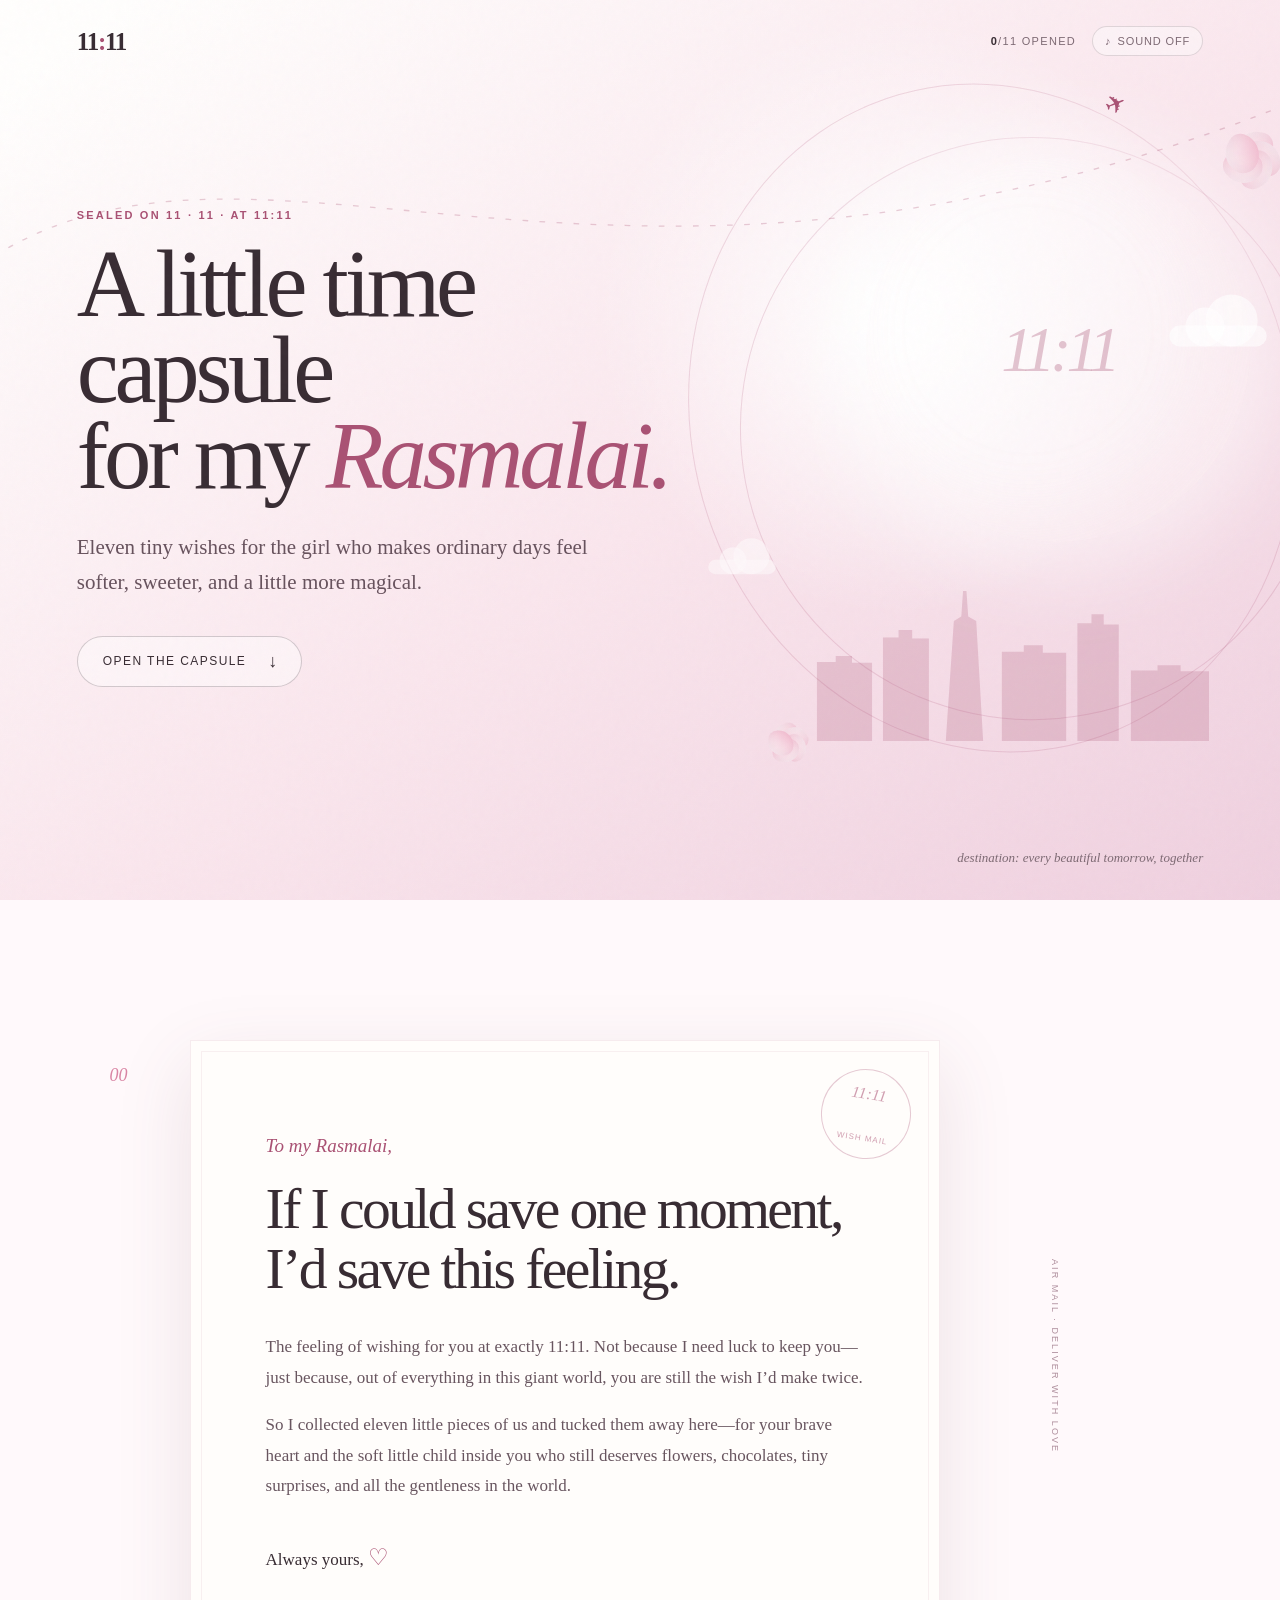
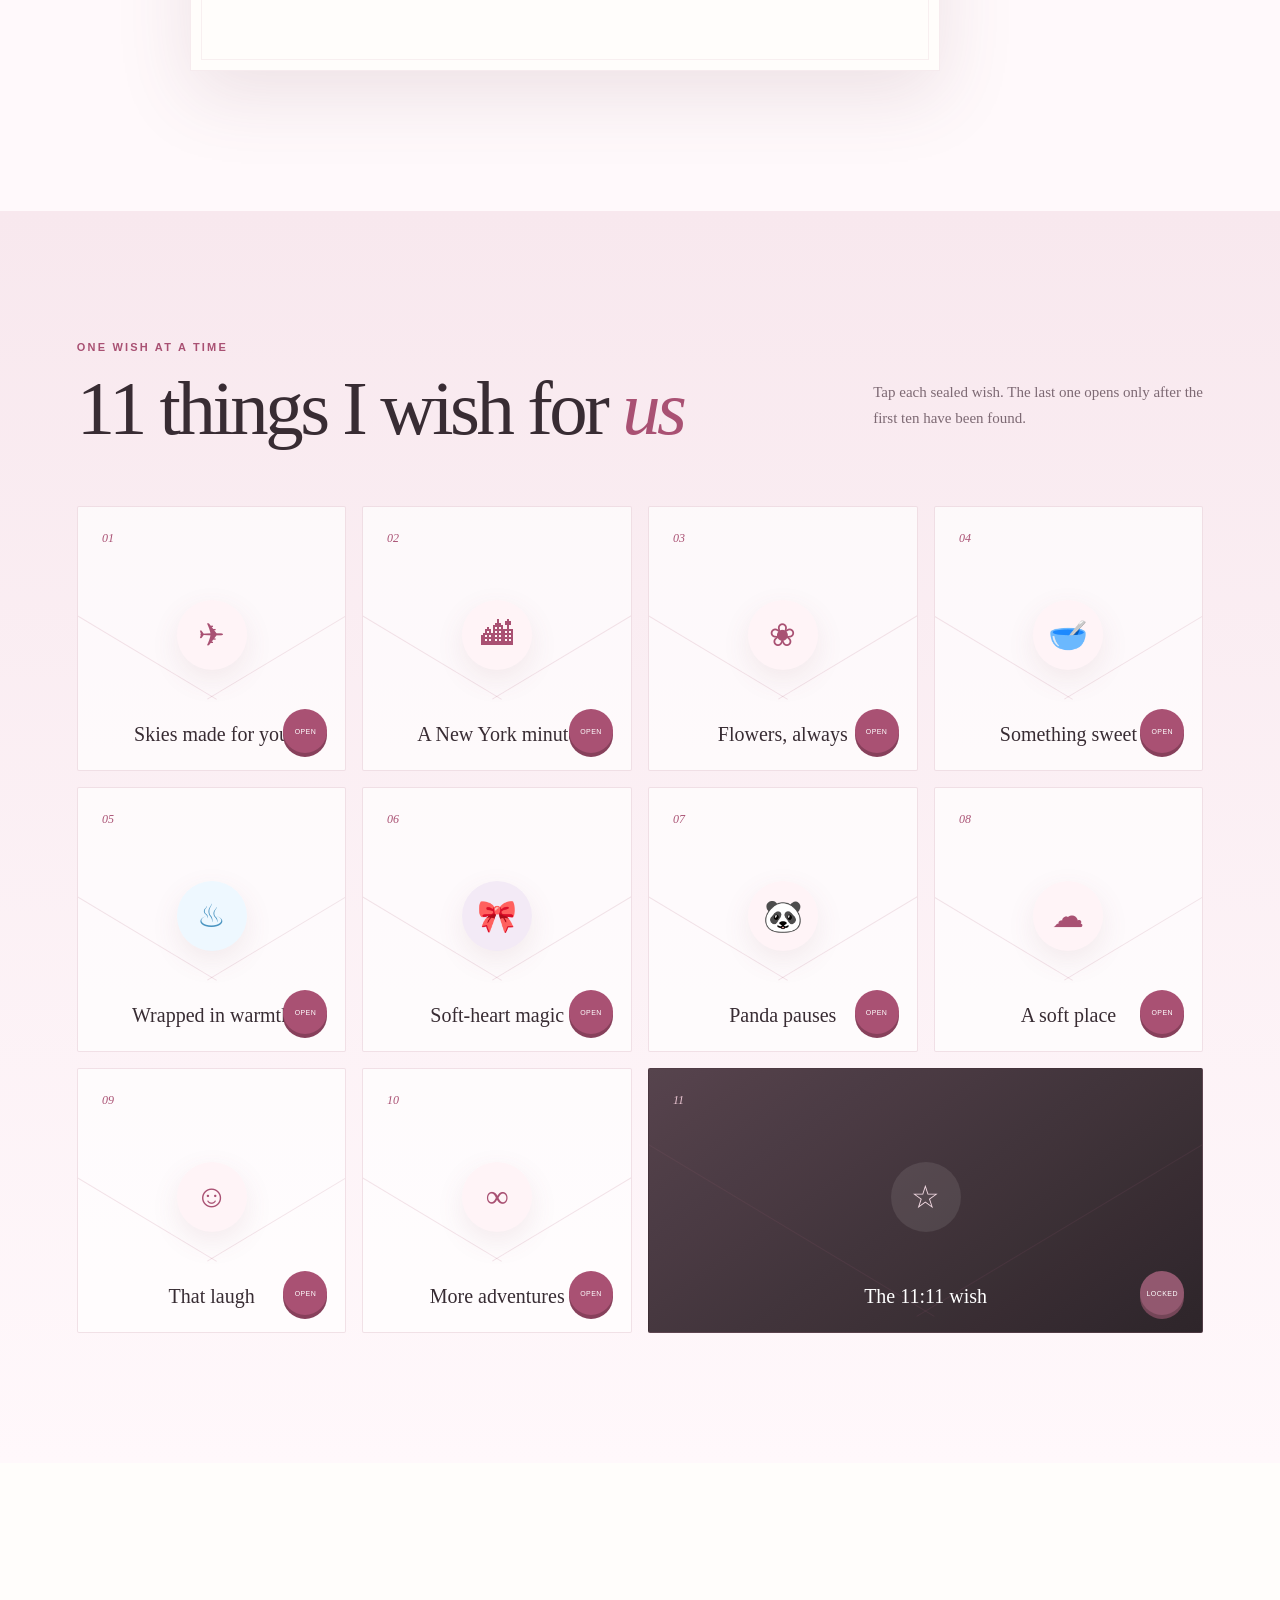
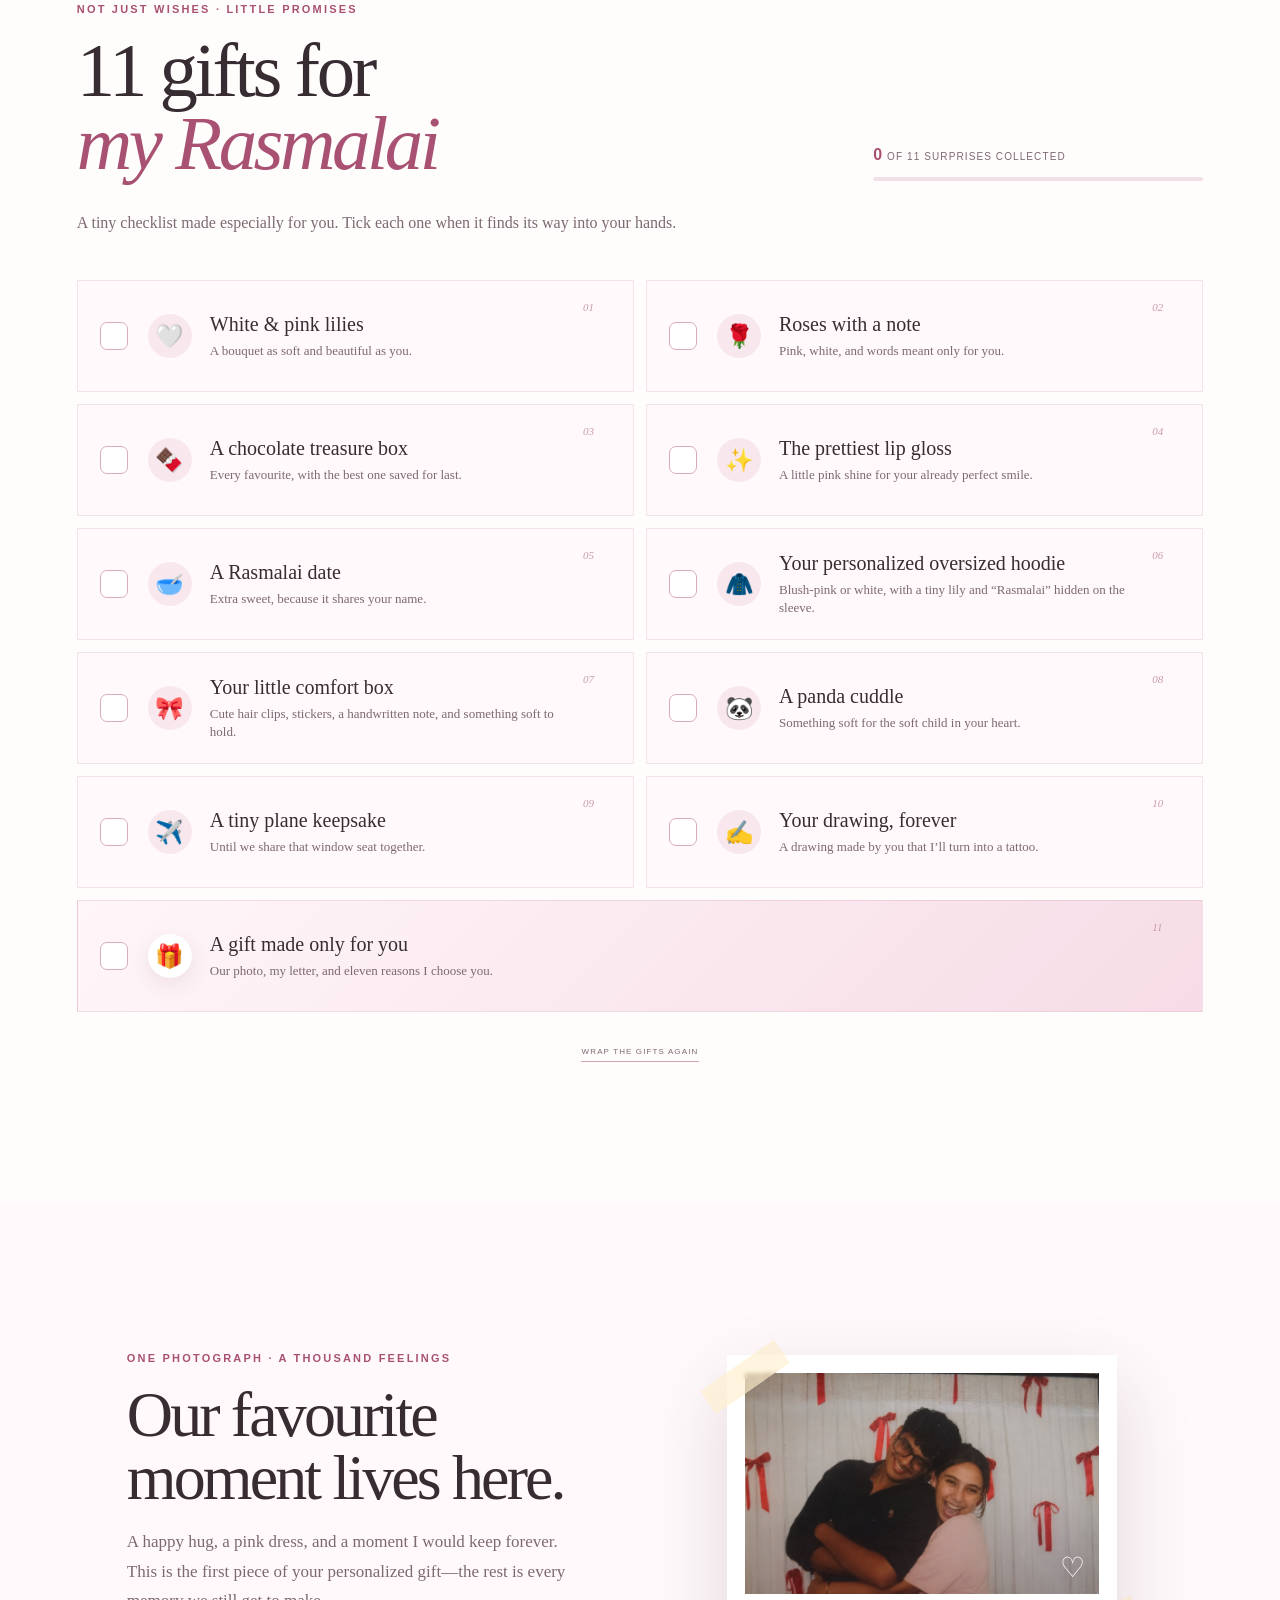
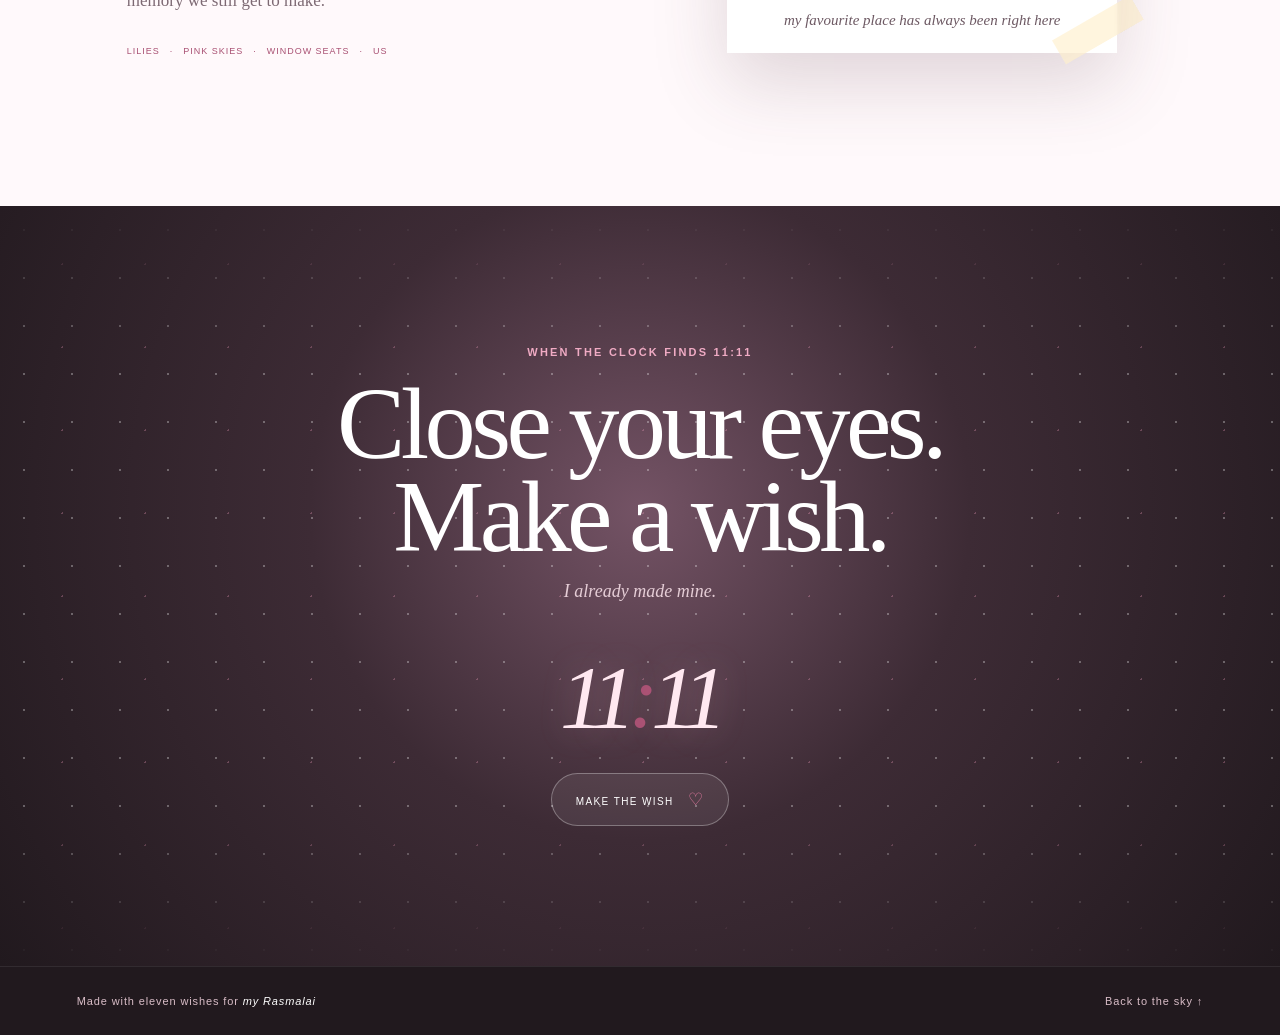
==== commit 61eb7487: "Replace Stitch with personalized hoodie" ====
--- a/rasmalai-1111/index.html
+++ b/rasmalai-1111/index.html
@@ -102,10 +102,10 @@
           <span class="wish-message">I wish every hard day ends with extra Rasmalai—and that I always get to call you mine.</span>
         </button>
         <button class="wish-card" type="button" data-wish="5" aria-expanded="false">
-          <span class="wish-number">05</span><span class="wish-icon blue">♡</span>
-          <span class="wish-title">Stitch-level loyal</span>
-          <span class="seal" aria-hidden="true">open</span>
-          <span class="wish-message">Our little ohana: chaotic, loyal, and held together with the kind of love that never leaves anyone behind.</span>
+          <span class="wish-number">05</span><span class="wish-icon blue">♨</span>
+          <span class="wish-title">Wrapped in warmth</span>
+          <span class="seal" aria-hidden="true">open</span>
+          <span class="wish-message">I wish you always have something warm to wrap around you—and a reminder that my care goes wherever you go.</span>
         </button>
         <button class="wish-card" type="button" data-wish="6" aria-expanded="false">
           <span class="wish-number">06</span><span class="wish-icon dark">🎀</span>
@@ -166,7 +166,7 @@
         <label class="gift-item"><input type="checkbox" data-gift="3" /><span class="gift-check">✓</span><span class="gift-emoji">🍫</span><span><b>A chocolate treasure box</b><small>Every favourite, with the best one saved for last.</small></span><i>03</i></label>
         <label class="gift-item"><input type="checkbox" data-gift="4" /><span class="gift-check">✓</span><span class="gift-emoji">✨</span><span><b>The prettiest lip gloss</b><small>A little pink shine for your already perfect smile.</small></span><i>04</i></label>
         <label class="gift-item"><input type="checkbox" data-gift="5" /><span class="gift-check">✓</span><span class="gift-emoji">🥣</span><span><b>A Rasmalai date</b><small>Extra sweet, because it shares your name.</small></span><i>05</i></label>
-        <label class="gift-item"><input type="checkbox" data-gift="6" /><span class="gift-check">✓</span><span class="gift-emoji">💙</span><span><b>A Stitch surprise</b><small>For our loyal, chaotic little ohana.</small></span><i>06</i></label>
+        <label class="gift-item"><input type="checkbox" data-gift="6" /><span class="gift-check">✓</span><span class="gift-emoji">🧥</span><span><b>Your personalized oversized hoodie</b><small>Blush-pink or white, with a tiny lily and “Rasmalai” hidden on the sleeve.</small></span><i>06</i></label>
         <label class="gift-item"><input type="checkbox" data-gift="7" /><span class="gift-check">✓</span><span class="gift-emoji">🎀</span><span><b>Your little comfort box</b><small>Cute hair clips, stickers, a handwritten note, and something soft to hold.</small></span><i>07</i></label>
         <label class="gift-item"><input type="checkbox" data-gift="8" /><span class="gift-check">✓</span><span class="gift-emoji">🐼</span><span><b>A panda cuddle</b><small>Something soft for the soft child in your heart.</small></span><i>08</i></label>
         <label class="gift-item"><input type="checkbox" data-gift="9" /><span class="gift-check">✓</span><span class="gift-emoji">✈️</span><span><b>A tiny plane keepsake</b><small>Until we share that window seat together.</small></span><i>09</i></label>
